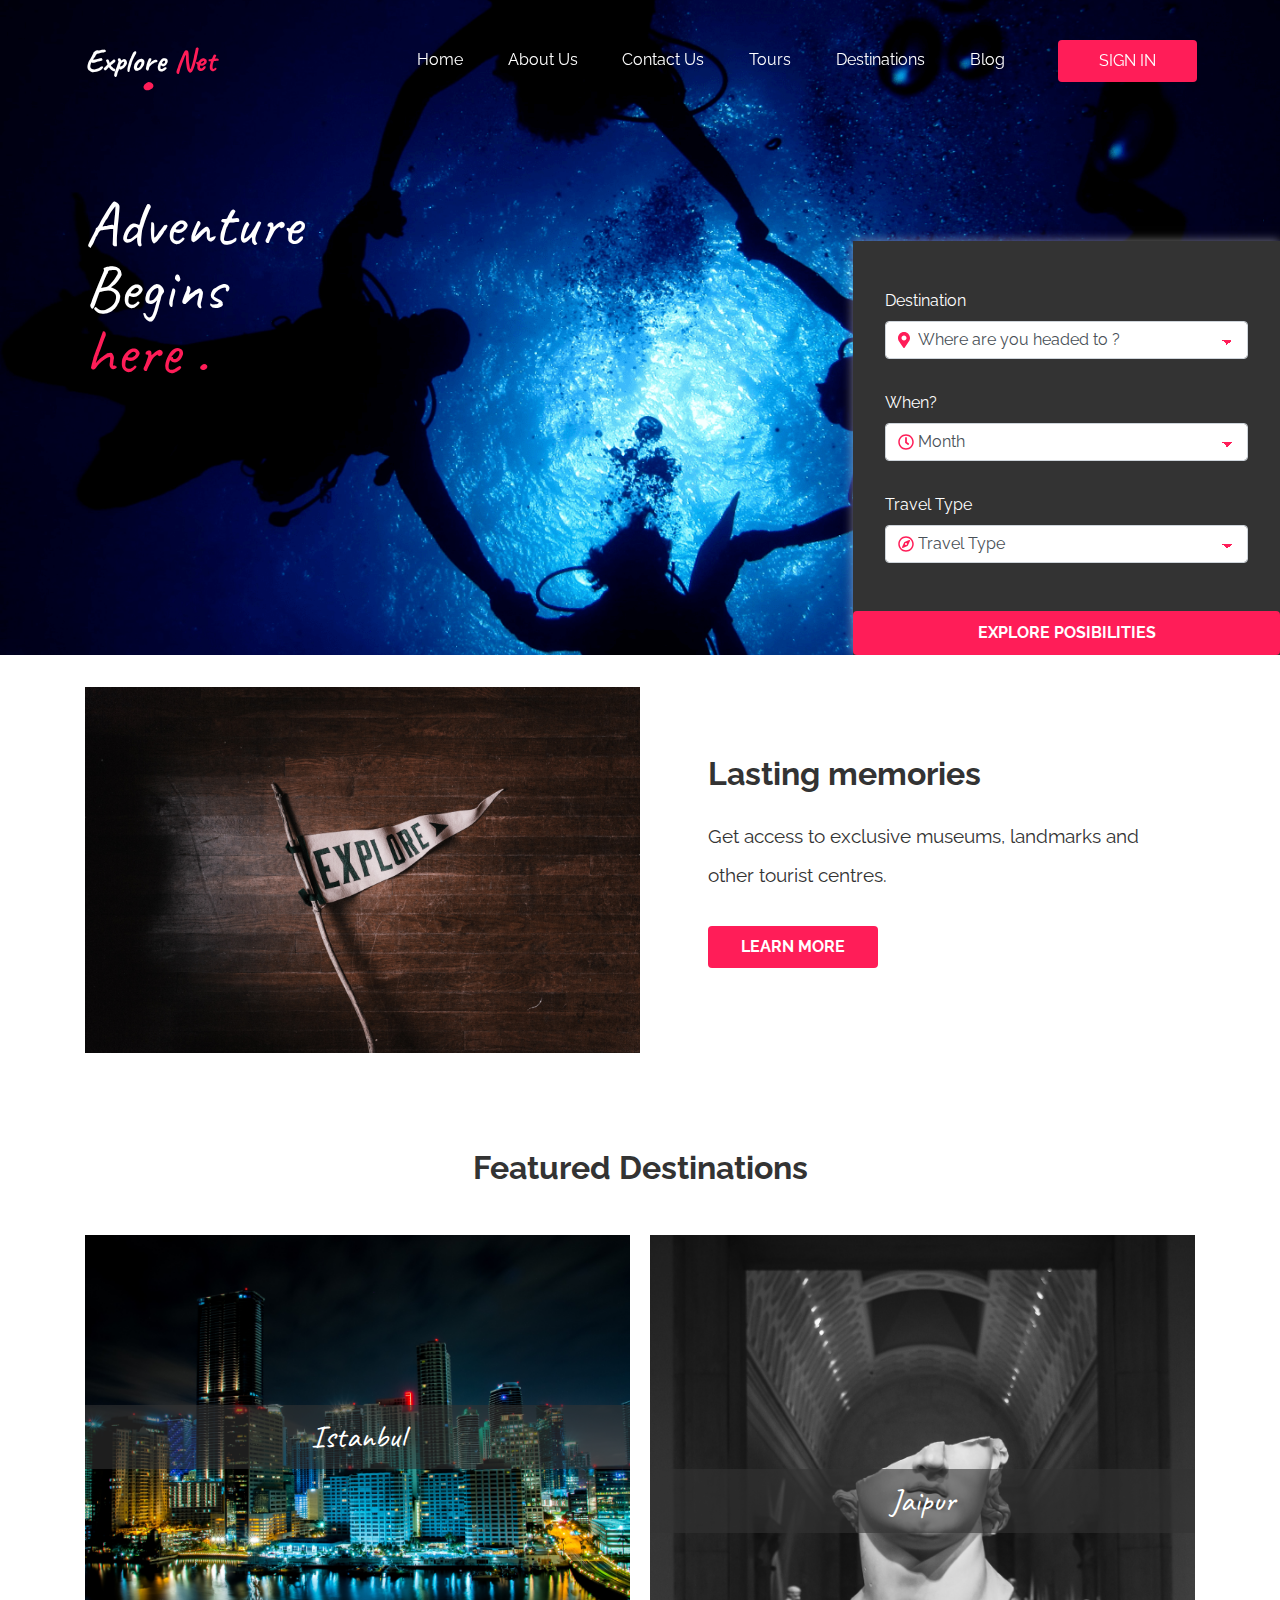
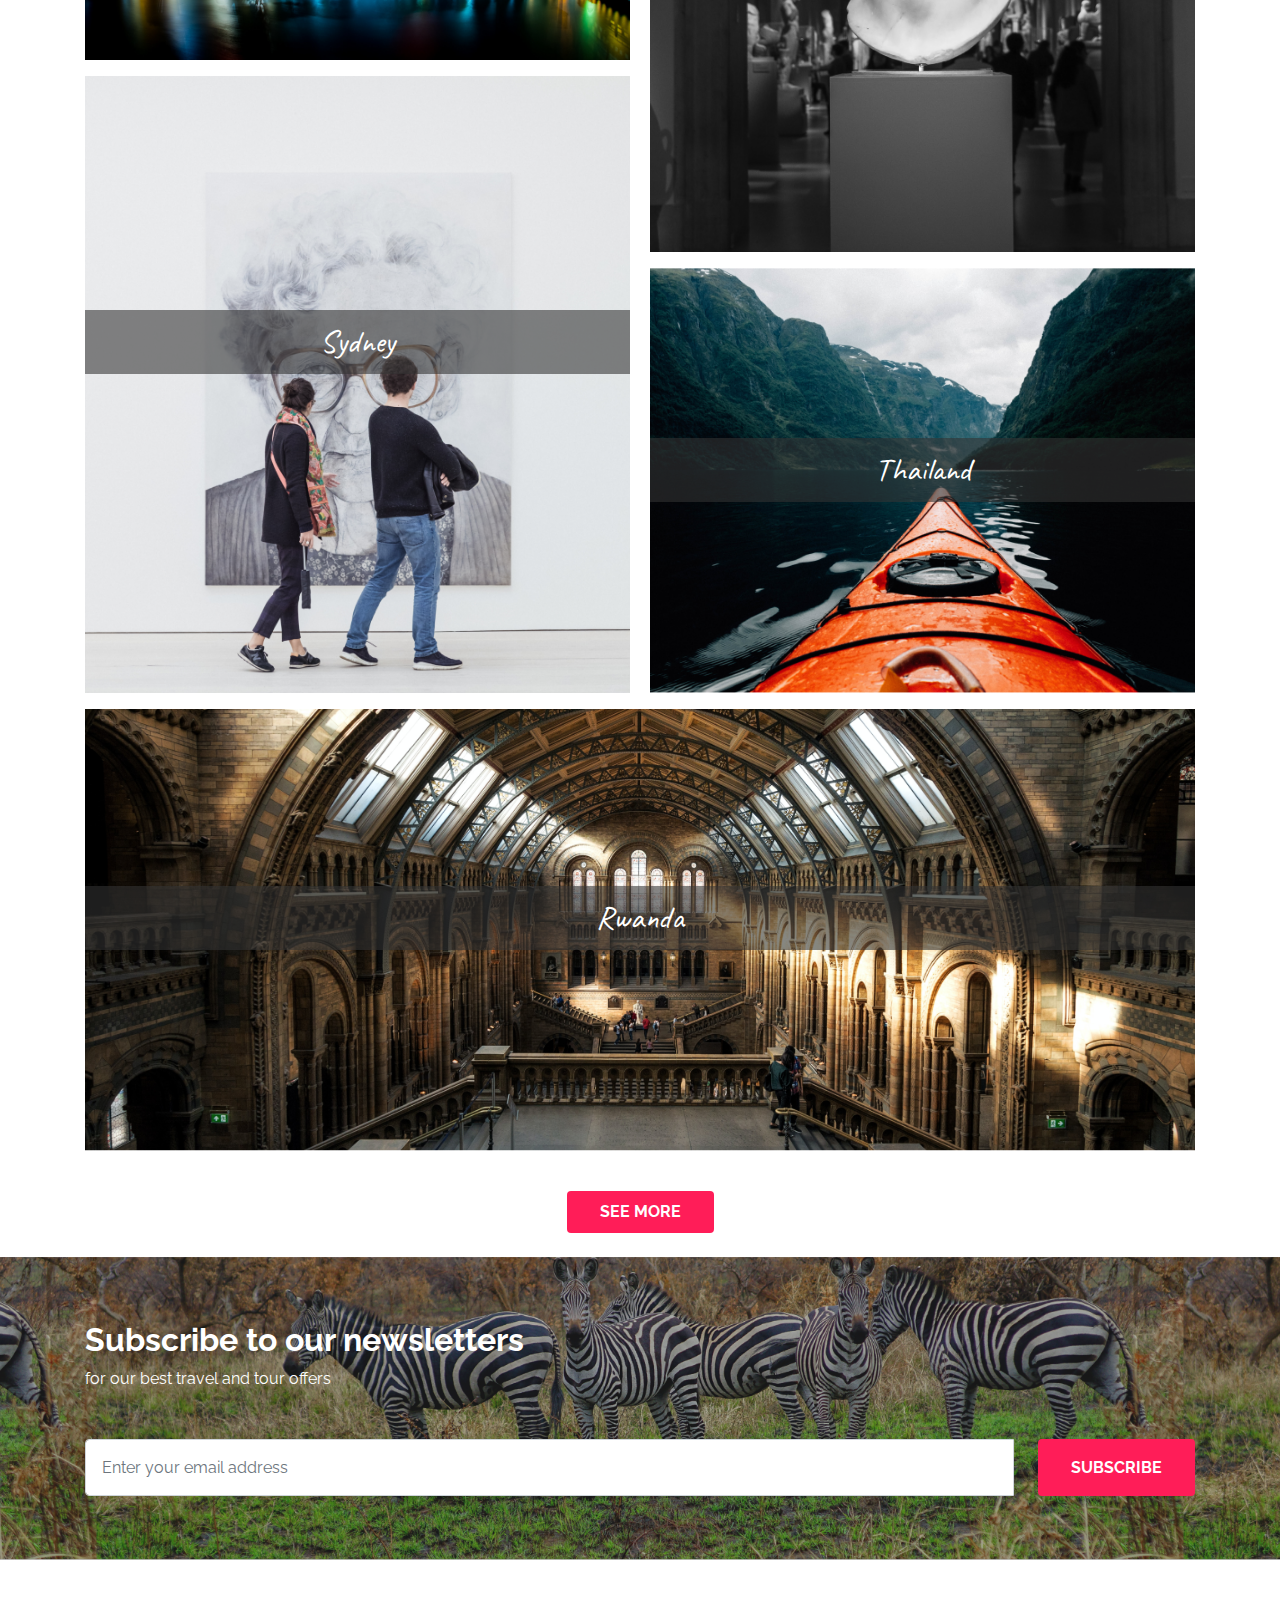
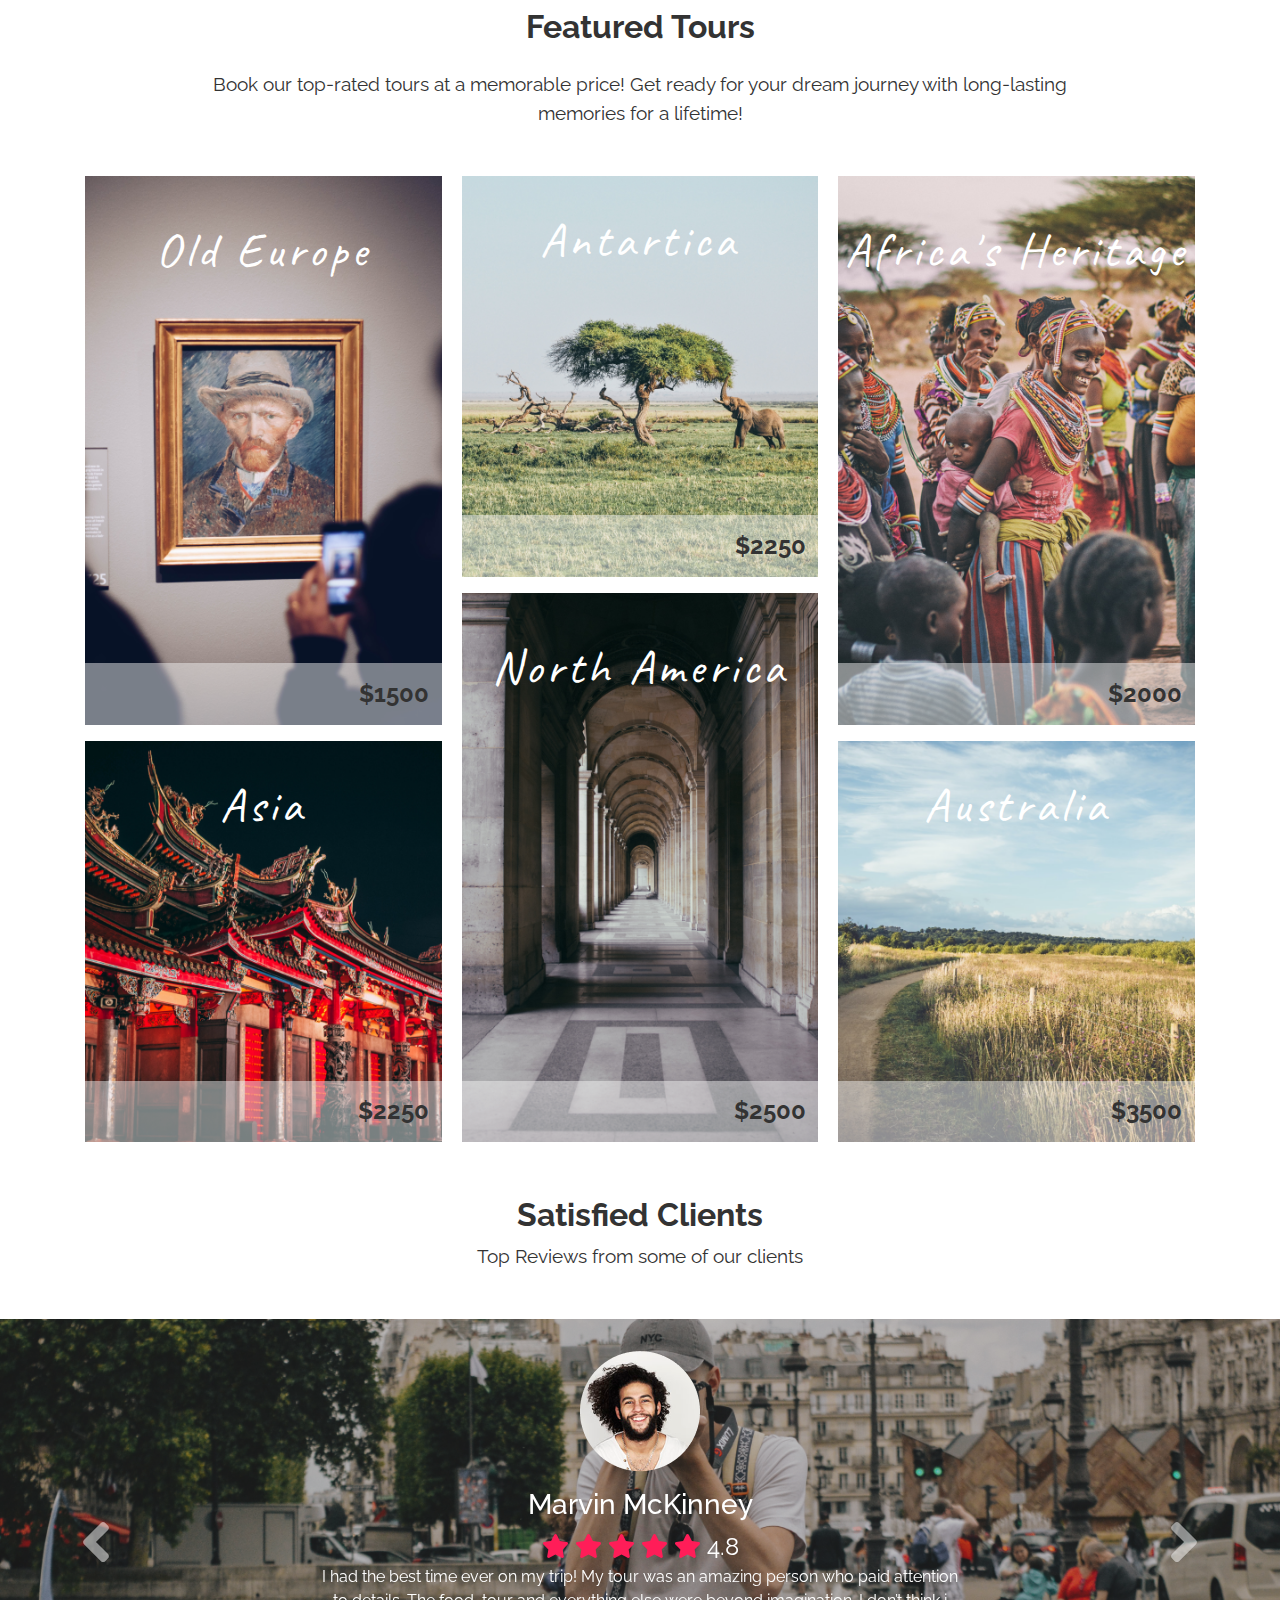
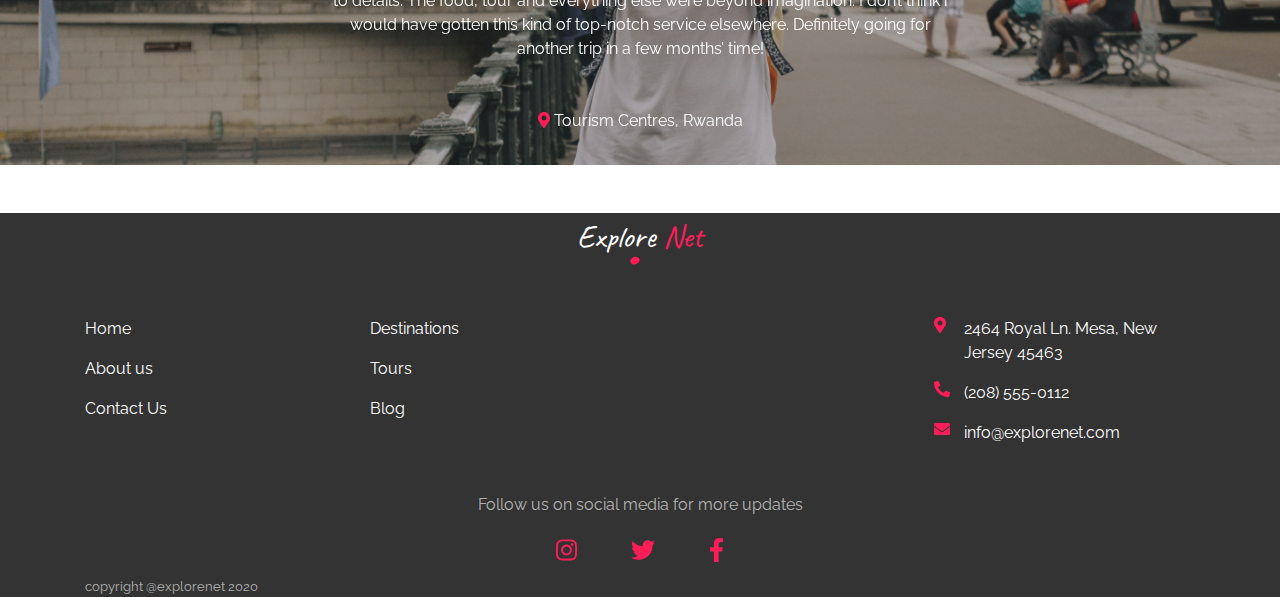
==== index.html @ 29459288 "first commit" ====
<!DOCTYPE html>
<html lang="en">

<head>
    <meta charset="UTF-8">
    <meta name="viewport" content="width=device-width, initial-scale=1.0">
    <!-- Font Awesome icons (free version)-->
    <script src="./assets/font awsome/js/all.js"></script>
    <!-- Google fonts -->
    <link href="https://fonts.googleapis.com/css2?family=Raleway:wght@400;700&display=swap" rel="stylesheet">
    <link href="https://fonts.googleapis.com/css2?family=Caveat:wght@400;700&display=swap" rel="stylesheet">
    <!-- Bootstrap -->
    <link href="./assets/bootstrap/css/bootstrap.min.css" rel="stylesheet">
    <!-- Core theme CSS-->
    <link href="css/styles.css" rel="stylesheet" />
    <title> Explore Net </title>
</head>

<body class="wrapper__page">
    <!-- Navbar -->
    <nav class="navbar navbar-expand-lg navbar-dark fixed-top " id="mainNav">
        <div class="container"><a class="navbar-brand" href="#"> Explore <span class="brand-color">Net <span> </a>
            <button class="navbar-toggler" type="button" data-toggle="collapse" data-target="#navbarNav"
                aria-controls="navbarNav" aria-expanded="false" aria-label="Toggle navigation">
                <span class="navbar-toggler-icon"></span>
            </button>
            <div class="collapse navbar-collapse" id="navbarNav">
                <ul class="navbar-nav  ml-auto text-center">
                    <li class="nav-item  ">
                        <a class="nav-link" href="#"> Home <span class="sr-only">(current)</span></a>
                    </li>
                    <li class="nav-item">
                        <a class="nav-link" href="#"> About Us </a>
                    </li>
                    <li class="nav-item">
                        <a class="nav-link" href="#newsletters">Contact Us</a>
                    </li>
                    <li class="nav-item">
                        <a class="nav-link" href="./tour.html">Tours</a>
                    </li>
                    <li class="nav-item">
                        <a class="nav-link" href="./destinations.html">Destinations</a>
                    </li>
                    <li class="nav-item">
                        <a class="nav-link" href="#destinations">Blog</a>
                    </li>
                    <li class="nav-item ">
                        <a class="signin_anchor" href="./login.html">
                            <button class="nav-link btn btn-navbar btn-block"> SIGN IN </button>
                        </a>
                    </li>
                </ul>
            </div>
        </div>
    </nav>
    <!-- Navbar -->
    <!-- Back to Top Button -->
    <a id="back-to-top" href="#" class="back-to-top" role="button">
        <i class="fas fa-arrow-up backIcon"></i>
    </a>

    <!-- Back to Top Button -->

    <!-- Masthead-->
    <header class="masthead">
        <div class="container ">
            <div class="row">
                <div class="col-lg-6 col-md-6">
                    <div class=" masthead-heading text-left ">
                        <p class="masthead-text">
                            Adventure <br>
                            Begins <br>
                            <spa class="brand-color">
                                here .
                            </spa>
                        </p>
                    </div>
                </div>
                <div class="col-lg-4 col-md-6 masthead-form">
                    <form action="" method="post" name="login">
                        <span class="icon__container">
                            <i class="fas fa-map-marker-alt icon__img"></i>
                        </span>
                        <label for="where"> Destination </label>
                        <select class="form-control form__select" id="where">
                            <option>Where are you headed to ? </option>
                        </select>
                        <span class="icon__container">
                            <i class="far fa-clock icon__img"></i>
                        </span>
                        <label for="when"> When? </label>
                        <select class="form-control" id="when">
                            <option> Month </option>
                        </select>
                        <span class="icon__container">
                            <i class="far fa-compass icon__img"></i>
                        </span>
                        <label for="traveltype"> Travel Type </label>
                        <select class="form-control" id="traveltype">
                            <option> Travel Type </option>
                        </select>
                    </form>
                    <button type="submit" class=" btn btn-block send-button  text-uppercase">Explore
                        posibilities</button>
                </div>
            </div>
        </div>
    </header>
    <!-- Masthead-->

    <!-- Lasting Memories -->

    <section class="memories" id="memories">
        <div class="container">
            <div class="card mb-3  ">
                <div class="row no-gutters">
                    <div class="col-md-6  my-auto">
                        <img class="memories__img" src="./img/memories.png" alt="">

                    </div>
                    <div class="col-md-6 card__text">
                        <div class="card-body ml-5">
                            <h5 class="card-title mb-4 font-weight-bold"> Lasting memories </h5>
                            <p class="card-text"> Get access to exclusive museums, landmarks and other tourist
                                centres.
                            </p>
                            <button class="btn memories__btn text-uppercase"> Learn More </button>
                        </div>
                    </div>
                </div>
            </div>
        </div>
    </section>
    <!-- Lasting Memories -->


    <!-- Destinations -->
    <section id="destinations">

        <div class="container">
            <h2 class="text-center mb-5 font-weight-bold"> Featured Destinations </h2>
            <div class="destinations__gallery ">
                <div class="image__container mb-3" style=" max-width: 606px; max-height:425px">
                    <img src="./img//destinations/istanbul.png" alt="">
                    <div class="destinations__text">
                        Istanbul
                    </div>
                </div>
                <div class="image__container" style="max-width: 606px; max-height:585px">
                    <img src="./img//destinations/sydney.png" alt="">
                    <div class="destinations__text">
                        Sydney
                    </div>
                </div>
                <div class="image__container mb-5" style="max-width: 649px; max-height:585px">
                    <img src="./img//destinations/jaipur.png" alt="">
                    <div class="destinations__text">
                        Jaipur
                    </div>
                </div>
                <div class="image__container " style="max-width: 648px; max-height:425px">
                    <img src="./img//destinations/Thailand.png" alt="">
                    <div class="destinations__text">
                        Thailand
                    </div>
                </div>
            </div>
            <div class="image__container-full mt-3" style="max-width: 1294px; max-height:528px">
                <img src="./img//destinations/Rwanda.png" alt="">
                <div class="destinations__text">
                    Rwanda
                </div>
            </div>
            <div class="text-center  my-4">
                <button class="btn memories__btn text-uppercase"> See More </button>
            </div>
        </div>
    </section>
    <!-- Destinations -->


    <!-- NewsLetter  -->
    <section class="newsletter" id="newsletters">
        <div class="container">
            <div class="row">
                <div class="col-sm-12">
                    <div class="newsletter__content">
                        <h2 class="newsletter__title"> Subscribe to our newsletters</h2>
                        <p> for our best travel and tour offers </p>
                        <div class="input-group newsletter__input">
                            <input type="email" class="form-control" placeholder="Enter your email address">
                            <button class="btn newsletter__button text-uppercase"> Subscribe</button>
                        </div>
                    </div>
                </div>
            </div>
        </div>
    </section>
    <!-- NewsLetter -->


    <!-- Featured Tour -->
    <section id="tours" class="mt-5">
        <div class="container tours mx-auto">
            <h2 class="text-center mb-4 tours__title font-weight-bold"> Featured Tours </h2>
            <p class="text-center mb-5 tours__text mx-auto"> Book our top-rated tours at a memorable price! Get
                ready
                for your dream journey with long-lasting
                memories for a lifetime! </p>

            <div class="tours__gallery mb-4  ">
                <div class="tours__image mb-3 " style=" max-width: 400px; max-height:616px">
                    <img src="./img/tours/oldEurope.png" alt="">
                    <div class="tours__name text-center">Old Europe</div>
                    <div class="tours__price text-right">
                        $1500
                    </div>
                </div>
                <div class="tours__image mb-3" style="max-width: 400px; max-height:450px">
                    <div class="tours__name text-center">Asia</div>
                    <div class="tours__price text-right">
                        $2250
                    </div>
                    <img src="./img/tours/asia.png" alt="">
                </div>
                <div class="tours__image mb-3" style="max-width: 400px; max-height:450px">
                    <div class="tours__name text-center"> Antartica</div>
                    <div class="tours__price text-right">
                        $2250
                    </div>
                    <img src="./img/tours/antartica.png" alt="">
                </div>
                <div class="tours__image " style="max-width: 400px; max-height:616px">
                    <div class="tours__name text-center"> North America </div>
                    <div class="tours__price text-right">
                        $2500
                    </div>
                    <img src="./img/tours/northAmerica.png" alt="">
                </div>
                <div class="tours__image mb-3" style="max-width: 400px; max-height:616px">
                    <div class="tours__name text-center">Africa's Heritage </div>
                    <div class="tours__price text-right">
                        $2000
                    </div>
                    <img src="./img/tours/africaHeritage.png" alt="">
                </div>
                <div class="tours__image " style="max-width: 400px; max-height:450px">
                    <div class="tours__name text-center"> Australia</div>
                    <div class="tours__price text-right">
                        $3500
                    </div>
                    <img src="./img/tours/autralia.png" alt="">
                </div>
            </div>
        </div>
    </section>
    <!-- Featured Tour -->

    <!-- Clients -->
    <div class="swiper__Container mt-5 mb-5">
        <h2 class="text-center mb-2 tours__title font-weight-bold"> Satisfied Clients </h2>
        <p class="text-center mb-5 tours__text mx-auto"> Top Reviews from some of our clients </p>
        <div id="carouselExampleControls" class="carousel slide swiper__background" data-ride="carousel">
            <div class="carousel-inner">
                <div class="carousel-item active text-center swiper__item">
                    <img class="mb-3" src="./img/clients/Ellipse 4.png" alt="">
                    <h3> Marvin McKinney </h3>
                    <div class="swiper__score">
                        <i class="fas fa-star"></i>
                        <i class="fas fa-star"></i>
                        <i class="fas fa-star"></i>
                        <i class="fas fa-star"></i>
                        <i class="fas fa-star"></i>
                        <span class="score__number"> 4.8 </span>
                    </div>
                    <p class="swipe__text w-50  w-50  mx-auto  ">
                        I had the best time ever on my trip! My tour was an amazing person who paid attention to
                        details. The food, tour and everything else were beyond imagination. I don’t think i would
                        have
                        gotten this kind of top-notch service elsewhere. Definitely going for another trip in a few
                        months’ time!
                    </p>
                    <div class="swipe__location mt-5 w-50  w-50  mx-auto">
                        <i class="fas fa-map-marker-alt swiper__icon"></i>
                        Tourism Centres, Rwanda </div>
                </div>
                <div class="carousel-item  text-center swiper__item">
                    <img class="mb-3" src="./img/clients/Ellipse 4.png" alt="">
                    <h3> Lucas Gomez </h3>
                    <div class="swiper__score">
                        <i class="fas fa-star"></i>
                        <i class="fas fa-star"></i>
                        <i class="fas fa-star"></i>
                        <i class="fas fa-star"></i>
                        <i class="fas fa-star"></i>
                        <span class="score__number"> 4.8 </span>
                    </div>
                    <p class="swipe__text w-50  w-50  mx-auto  ">
                        I had the best time ever on my trip! My tour was an amazing person who paid attention to
                        details. The food, tour and everything else were beyond imagination. I don’t think i would
                        have
                        gotten this kind of top-notch service elsewhere. Definitely going for another trip in a few
                        months’ time!
                    </p>
                    <div class="swipe__location mt-5 w-50  w-50  mx-auto">
                        <i class="fas fa-map-marker-alt swiper__icon"></i>
                        Buenos Aires, Argentina </div>
                </div>
            </div>
            <a class="carousel-control-prev" href="#carouselExampleControls" role="button" data-slide="prev">
                <i class="fas fa-angle-left swiper__arrow"></i>
                <span class="sr-only">Previous</span>
            </a>
            <a class="carousel-control-next" href="#carouselExampleControls" role="button" data-slide="next">
                <i class="fas fa-angle-right swiper__arrow"></i>
                <span class="sr-only">Next</span>
            </a>
        </div>
    </div>
    <!-- Clients  -->


    <!--Footer -->
    <footer class="footer">
        <div class="container">
            <div class="footer__logo w-100 ">
                <p class=" text-center mb-5" href="#"> Explore <span class="brand-color">Net <span> </p>
            </div>
            <div class="row footers__lists ">
                <div class="col-md-3 footers__list1 ">
                    <ul>
                        <li> <a href="#"> Home </a></li>
                        <li> <a href="#"> About us</a></li>
                        <li> <a href="#newsletters"> Contact Us </a></li>
                    </ul>
                </div>
                <div class="col-md-3 footers__list2 mb-5">
                    <ul>
                        <li> <a href="#destinations"> Destinations </a></li>
                        <li> <a href="#tours"> Tours </a></li>
                        <li> <a href="#"> Blog </a></li>
                    </ul>
                </div>
                <div class="col-md-3 ml-auto">
                    <ul class="ml-4">
                        <li> <i class="fas fa-map-marker-alt footer__icon"></i>
                            2464 Royal Ln. Mesa, New Jersey 45463
                        </li>
                        <li> <i class="fas fa-phone-alt footer__icon"></i> (208) 555-0112</li>
                        <li> <i class="fas fa-envelope footer__icon"></i> info@explorenet.com
                        </li>
                    </ul>
                </div>
            </div>
            <p class=" footer__social text-center mb-3" href="#"> Follow us on social media for more updates </p>
            <div class="footer__socialIcons text-center">
                <a href="#"> <i class="fab fa-instagram mr-5"></i> </a>
                <a href="#"> <i class="fab fa-twitter mr-5"></i> </a>
                <a href="#"> <i class="fab fa-facebook-f"></i> </a>
            </div>
            <p class=" footer__social small mt-2 mb-0 footer__copy" href="#"> copyright @explorenet 2020 </p>
            <!-- Back to Top Button -->
            <a id="back-to-top__footer" href="#" class="back-to-top__footer" role="button">
                <i class="fas fa-arrow-up backIcon"></i>
            </a>

            <!-- Back to Top Button -->

        </div>

    </footer>

    <!--Footer -->

    <!-- Bootstrap JS Links  -->
    <script src="./assets/jquery//jquery-3.5.1.min.js"></script>
    <script src="./assets/bootstrap/js/bootstrap.min.js"></script>
    <script src="./assets/popper/popper.min.js"></script>
    <script src="./js/app.js"></script>
    <!-- Javascript Link -->
</body>

</html>
---- css/styles.css ----
* {
  margin: 0;
  padding: 0;
  box-sizing: border-box;
  scroll-behavior: smooth;
}

body {
  background-color: #ffffff;
  color: #333333;
  font-family: "Raleway", sans-serif;
}

:root {
  --pink: #ff1d58;
}

.wrapper__page {
  max-width: 1440px;
  margin: 0 auto;
}

/* Navbar */
#mainNav {
  background-color: #212529;
  padding-top: 1.5rem;
  padding-bottom: 1.5rem;
}

.navbar-dark .navbar-nav .nav-link {
  color: #ffffff;
}

#mainNav .navbar-brand {
  transition: font-size 0.3s ease-in-out;
}

.signin_anchor:hover {
  text-decoration: none;
}

.navbar-brand {
  position: relative;
}

.navbar-brand::after {
  content: ".";
  position: absolute;
  font-size: 5rem;
  bottom: -38px;
  right: 63px;
  color: var(--pink);
}

#navbarNav a {
  color: #ffffff;
}

.nav-item {
  margin: 1rem 0.9rem;
}

#navbarNav a:hover {
  border-bottom: 0.4px solid #ffffff;
}

.navbar-dark .navbar-brand {
  font-family: "Caveat", cursive;
  font-size: 2rem;
  font-weight: 700;
  color: white;
}

.brand-color {
  color: var(--pink);
}

.btn {
  padding: 0.5rem 2rem !important;
}

.btn-navbar {
  background-color: var(--pink);
}

.btn-navbar:hover {
  background-color: transparent;
  border: 1px solid var(--pink);
}

.btn-navbar1 {
  color: var(--pink) !important;
}

.btn-navbar1:hover {
  border: 1px solid var(--pink);
}

#mainNav.navbar-shrink {
  padding-top: 1rem;
  padding-bottom: 1rem;
  background-color: #212529;
  max-width: 1440px;
  margin: 0 auto;
}
#mainNav.navbar-shrink .navbar-brand {
  font-size: 1.5em;
}
#mainNav.navbar-shrink .navbar-brand svg,
#mainNav.navbar-shrink .navbar-brand img {
  height: 1.5rem;
}

@media screen and (min-width: 992px) {
  #mainNav {
    background-color: transparent;
    transition: padding-top 0.3s ease-in-out, padding-bottom 0.3s ease-in-out;
  }
  .nav-item {
    margin: 1rem 0.9rem;
  }
  .btn-navbar {
    margin-left: 1rem;
  }
}

/* Back to top button*/

.back-to-top {
  position: fixed;
  color: var(--pink);
  bottom: 25px;
  right: 25px;
  font-size: 3.5rem;
  z-index: 100;
}

.back-to-top__footer {
  color: var(--pink);
  bottom: 25px;
  right: 25px;
  font-size: 3.5rem;
  z-index: 100;
}

.back-to-top .backIcon,
.back-to-top__footer .backIcon {
  background-color: white;
  border: 2x solid var(--pink);
  border-radius: 50%;
  padding: 10px;
}

.back-to-top .backIcon:hover,
.back-to-top__footer .backIcon:hover {
  color: white;
  background-color: var(--pink);
}

.back-to-top:hover .backIcon,
.back-to-top__footer:hover .backIcon {
  color: white;
  background-color: var(--pink);
}

.back-to-top .backIcon:active .back-to-top__footer:active {
  color: white;
  background-color: var(--pink);
}

.back-to-top__footer {
  position: absolute;
  display: none;
}

@media screen and (min-width: 1440px) {
  .back-to-top {
    display: none;
  }

  .back-to-top__footer {
    position: absolute;
    display: block;
  }
}

/* Back to top button*/

/* Masthead */
.masthead {
  background-image: url("/img/background.png");
  width: 100%;
  height: 655px;
  background-repeat: no-repeat;
  background-position: center center;
  background-size: cover;
  background-attachment: scroll;
  padding-top: 12rem;
  padding-bottom: 6rem;
  position: relative;
}

.masthead-heading {
  color: white;
  font-size: 2rem;
  margin-bottom: 0rem;
  font-family: "Caveat", cursive;
}

.masthead-text {
  line-height: 1;
  font-size: 4rem;
}

/* Form */
.masthead-form {
  background-color: #333333;
  box-shadow: 0px 0px 10px rgba(255, 255, 255, 0.5);
  padding: 0;
}

.masthead-form label {
  color: white;
  margin-top: 1rem;
}

.icon__container {
  position: relative;
}

.masthead-form form {
  padding: 2rem 2rem;
}

.icon__img {
  position: absolute;
  left: 13px;
  bottom: -38px;
  color: var(--pink);
}

.masthead-form select::-ms-expand {
  display: none;
}

.masthead-form select {
  margin-bottom: 1rem;
  padding-left: 2rem;
  -webkit-appearance: none;
  -moz-appearance: none;
  appearance: none;
  background-image: linear-gradient(45deg, transparent 50%, var(--pink) 50%),
    linear-gradient(135deg, var(--pink) 50%, transparent 50%);

  background-position: calc(100% - 20px) calc(1em + 2px),
    calc(100% - 15px) calc(1em + 2px), calc(100% - 2.5em) 0.5em;
  background-size: 5px 5px, 5px 5px, 1px 1.5em;
  background-repeat: no-repeat;
}

.masthead-form option {
  margin-left: 2rem;
}

.send-button {
  background-color: var(--pink);
  border: 2px solid var(--pink);
  color: white;
  padding: 0.9rem;
  font-weight: 700;
  width: 100%;
}

.send-button:hover {
  background-color: transparent;
  color: white;
  border: 2px solid var(--pink);
  color: var(--pink);
}

@media screen and (min-width: 992px) {
  .masthead-heading {
    font-size: 3rem;
  }

  .masthead-form {
    position: absolute;
    right: 0;
    bottom: 0;
  }
}

/* Lasting Memories*/
.memories {
  margin: 13rem 0 0;
}

.memories .card {
  border: none;
}

.memories .card-title {
  font-size: 2rem;
}

.memories .card__text {
  font-size: 1.2rem;
  line-height: 2;
}

.memories__img {
  width: 100%;
}

.memories__btn {
  background-color: var(--pink);
  color: white;
  font-weight: 700;
  padding: 0.9rem;
  margin-top: 1rem;
}

.memories__btn:hover {
  background-color: transparent;
  color: #333333;
  border: 2px solid var(--pink);
}

.card__text {
  padding: 3rem 2rem;
}

@media screen and (min-width: 768px) {
  .memories {
    margin: 2rem 0 6rem 0;
  }
}

/* Destinations Gallery */
.destinations__gallery {
  column-count: 2;
  column-gap: 20px;
  row-gap: 1rem;
  width: 100%;
  overflow: hidden;
  margin: 0;
}

.image__container {
  margin: 0 0 0px 0;
  display: block;
  object-fit: contain;
  position: relative;
}
.image__container-full {
  object-fit: contain;
  position: relative;
}

.destinations__text {
  position: absolute;
  top: 40%;
  display: flex;
  justify-content: center;
  align-items: center;
  font-family: "Caveat", cursive;
  font-size: 2rem;
  padding: 0.5rem 0;
  color: white;
  background-color: #33333396;
  width: 100%;
  z-index: 2;
}

.image__container img,
.image__container-full img {
  width: 100%;
  object-fit: cover;
}

@media screen and (max-width: 768px) {
  .destinations__gallery {
    column-count: 1;
  }
  .image__container-full {
    margin-top: 1rem;
  }
}

/* Destinations */

/* NewsLetter */
.newsletter {
  background-image: url("../img/newsletters.png");
  background-position: center center;
  background-size: contain;
  padding: 4rem 0;
  position: relative;
}

.newsletter:before {
  content: "";
  position: absolute;
  top: 0;
  bottom: 0;
  left: 0;
  right: 0;
  background-color: rgba(68, 67, 67, 0.336);
}

.newsletter__button {
  background-color: var(--pink);
  color: white;
  font-weight: 700;
}

.newsletter__button:hover {
  background-color: rgba(68, 67, 67, 0.336);
  border: 1px solid var(--pink);
  color: var(--pink);
  font-weight: 700;
}

.newsletter__content h2 {
  color: white;
  font-weight: 700;
}

.newsletter__content p {
  color: white;
  margin-bottom: 3rem;
}

.newsletter__input input {
  padding: 1.7rem 1rem;
  margin-right: 1.5rem;
}
/* NewsLetter */

/*Featured Tours*/

.tours__text {
  font-size: 1.2rem;
  width: 85%;
}

.tours__gallery {
  column-count: 3;
  column-gap: 20px;
  row-gap: 1rem;
  width: 100%;
  overflow: hidden;
  margin: 0;
}

.tours__image {
  margin: 0 auto;
  position: relative;
}

.tours__price {
  position: absolute;
  bottom: 0;
  background: #f2f2f27c;
  width: 100%;
  padding: 0.8rem;
  color: #333333;
  font-weight: 700;
  font-size: 1.5rem;
}

.tours__name {
  position: absolute;
  top: 7%;
  width: 100%;
  color: #ffffff;
  font-size: 3rem;
  font-family: "Caveat", cursive;
  letter-spacing: 4px;
}

.tours__image img {
  width: 100%;
  object-fit: cover;
}

@media screen and (max-width: 768px) {
  .tours__gallery {
    column-count: 1;
  }
}
/*Featured Tours*/

/* Clients */
.swiper__background {
  background-image: url("../img/clients/backgroundClients.png");
  background-position: center center;
  background-size: cover;
  background-repeat: no-repeat;
  padding: 2rem 0;
}

.swiper__background:before {
  content: "";
  position: absolute;
  top: 0;
  bottom: 0;
  left: 0;
  right: 0;
  background-color: rgba(68, 67, 67, 0.336);
}

.swiper__item {
  color: #ffffff;
}

.swiper__icon {
  color: var(--pink);
}

.swiper__arrow {
  font-size: 4rem;
}
.swiper__arrow:hover {
  color: var(--pink);
}

.swiper__score {
  font-size: 1.5rem;
  color: var(--pink);
}

.score__number {
  color: #ffffff;
}

/* Clients */

/*footer */
.footer {
  background-color: #333333;
  position: relative;
}

.footer__logo p {
  color: #ffffff;
  font-family: "Caveat", cursive;
  font-size: 2rem;
  position: relative;
}

.footer__logo p span {
  position: relative;
}

.footer__logo p span::after {
  content: ".";
  position: absolute;
  font-size: 5rem;
  bottom: -45px;
  right: 63px;
  color: var(--pink);
}

.footers__lists {
  text-align: left;
}

.footers__lists a,
.footers__lists li {
  color: white;
}

.footers__lists ul {
  list-style-type: none;
}

.footers__lists li {
  padding: 0.5rem 0;
  position: relative;
}

.footer__icon {
  position: absolute;
  left: -30px;
  color: var(--pink);
}

.footer__social {
  color: #f2f2f2ad;
}

.footer__socialIcons a {
  color: var(--pink);
  font-size: 1.5rem;
  text-decoration: none;
}

.footer__socialIcons a:hover {
  opacity: 0.6;
}

@media screen and (max-width: 767px) {
  .footers__lists {
    text-align: center;
  }

  .footer__icon {
    position: inherit;
    margin-right: 0rem;
  }
}
/*footer */
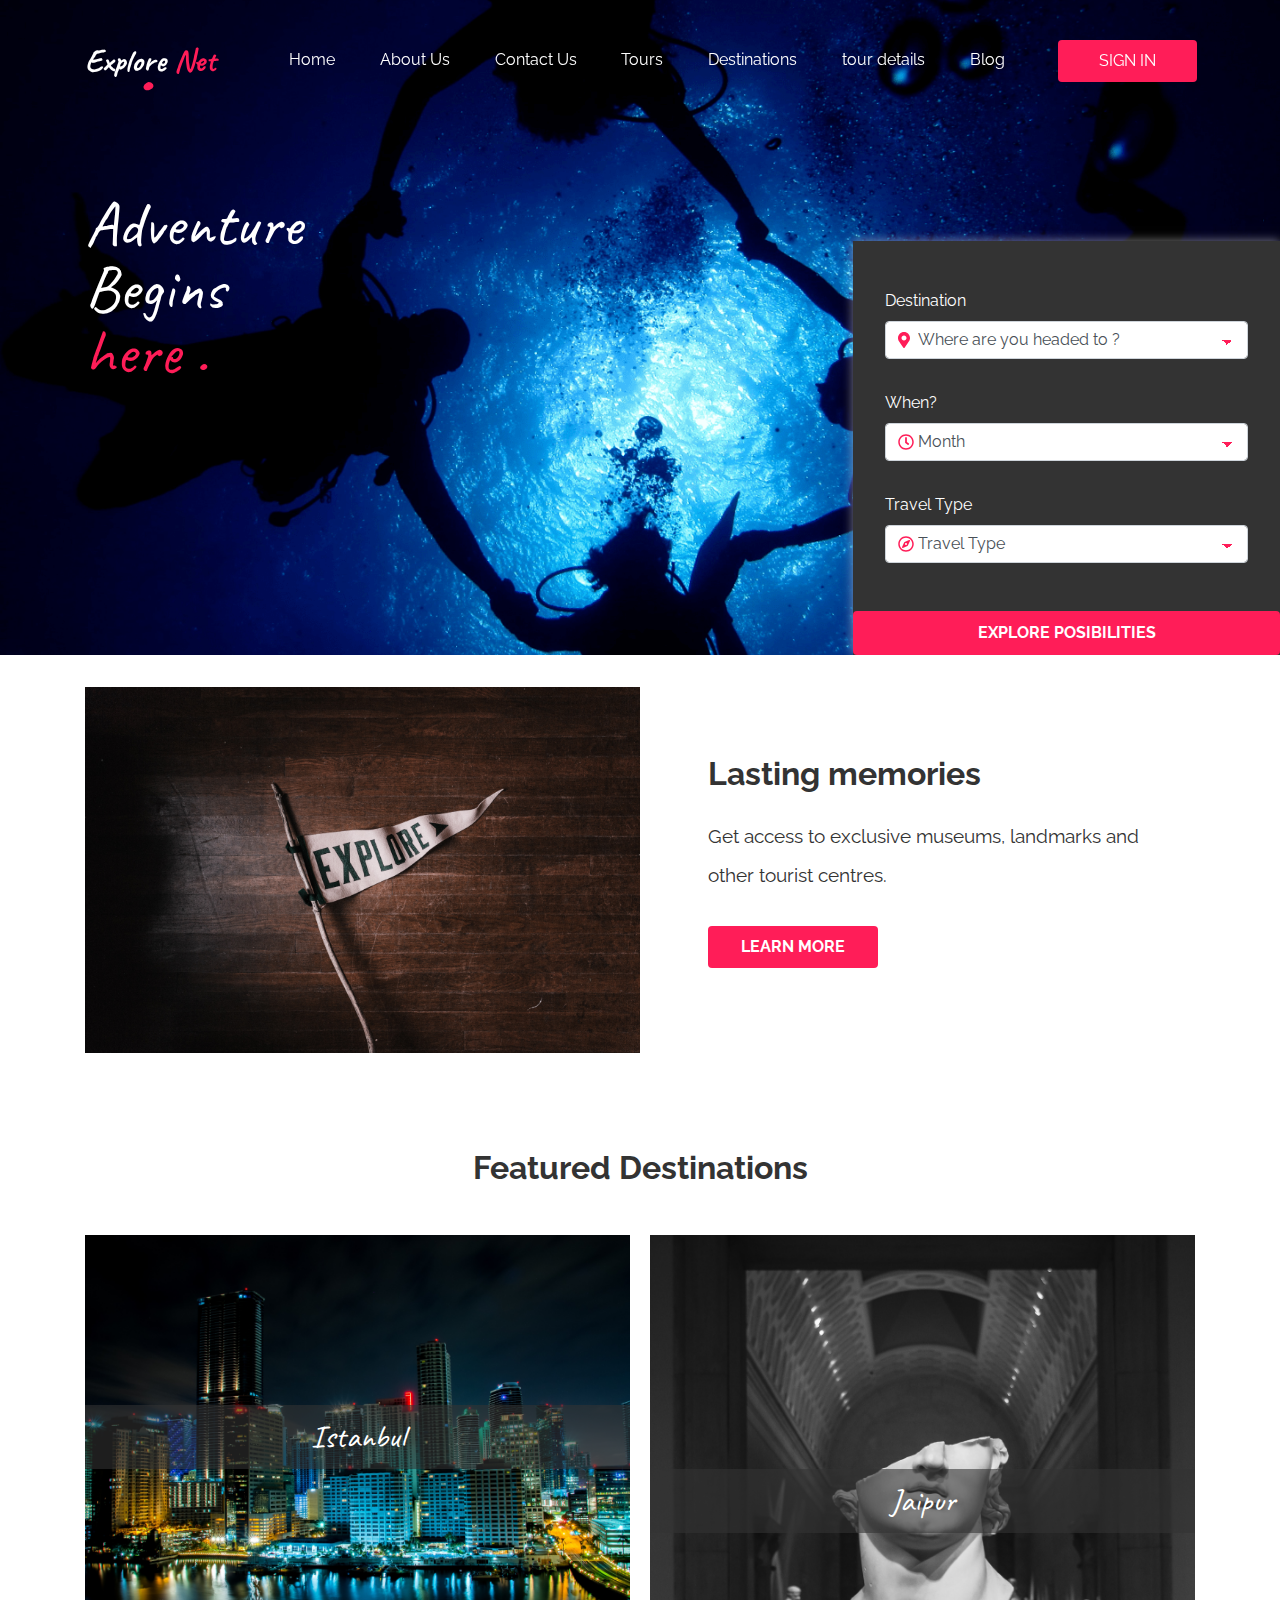
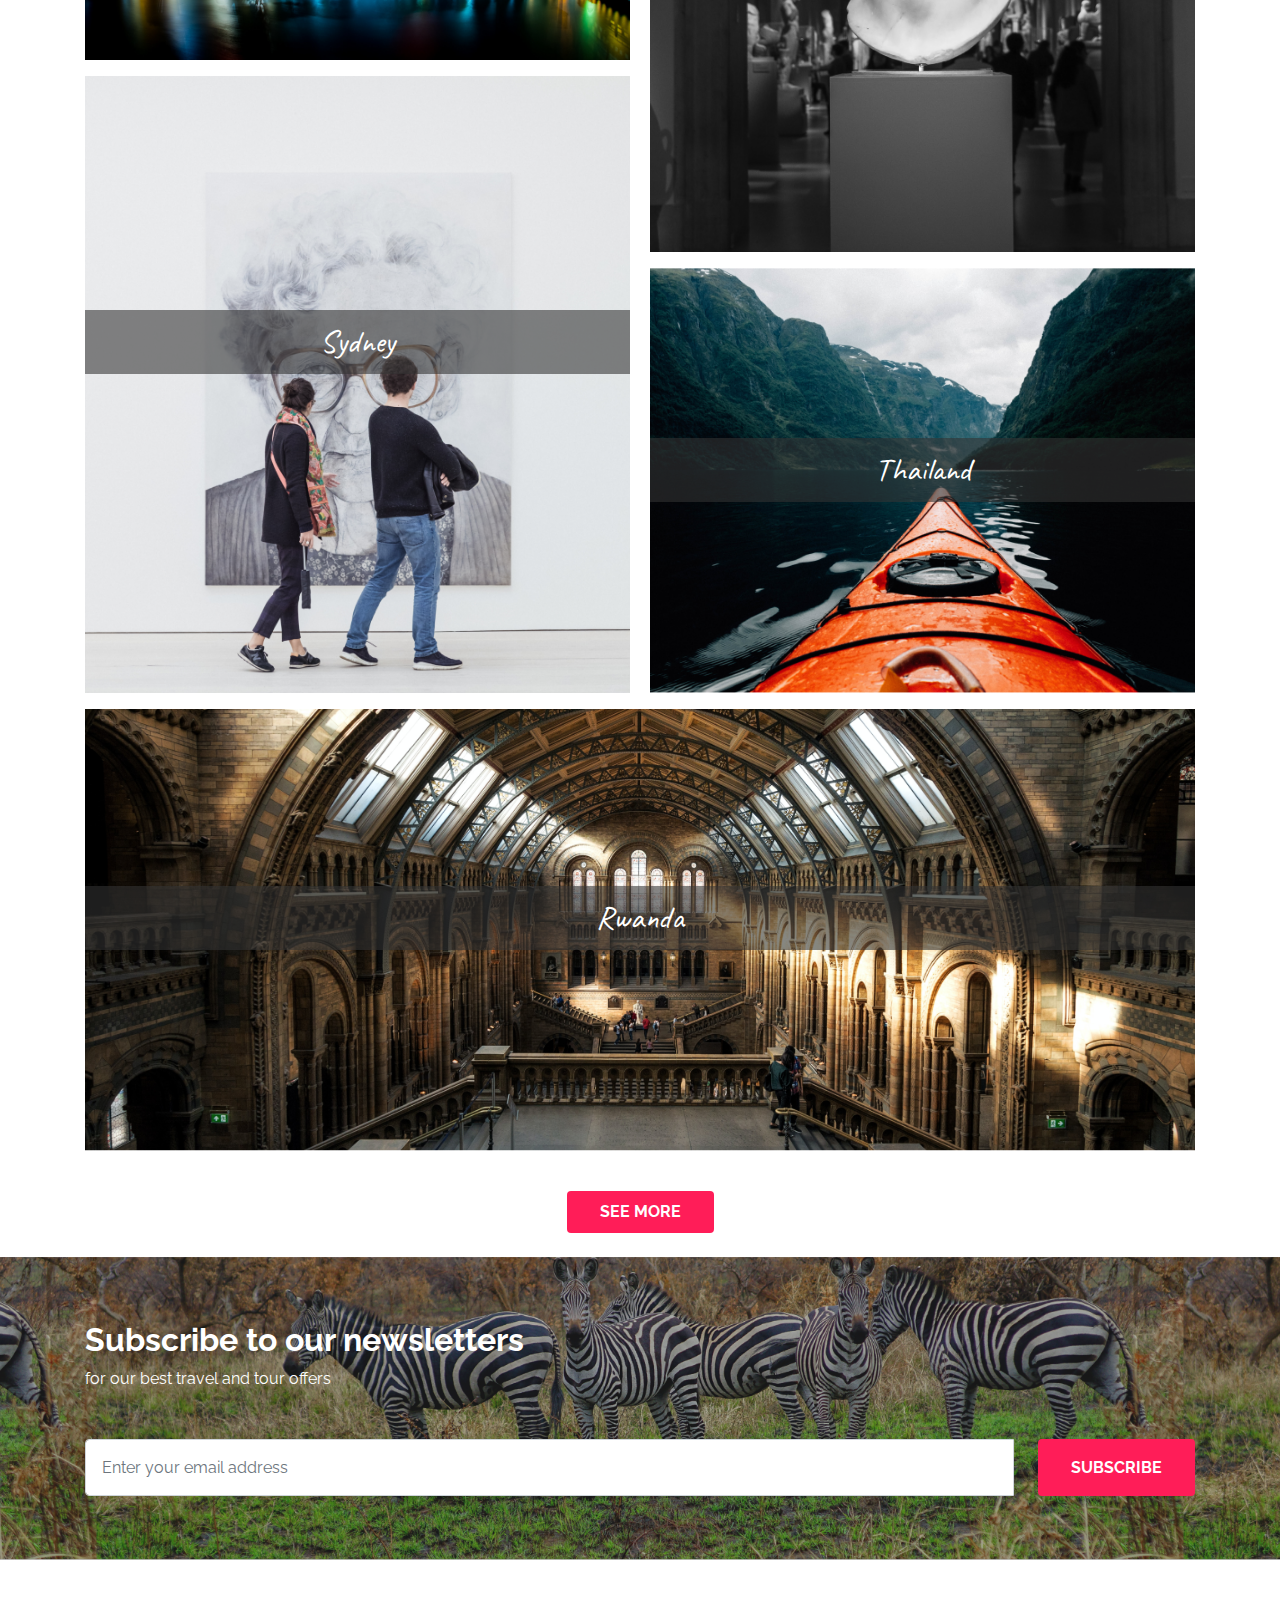
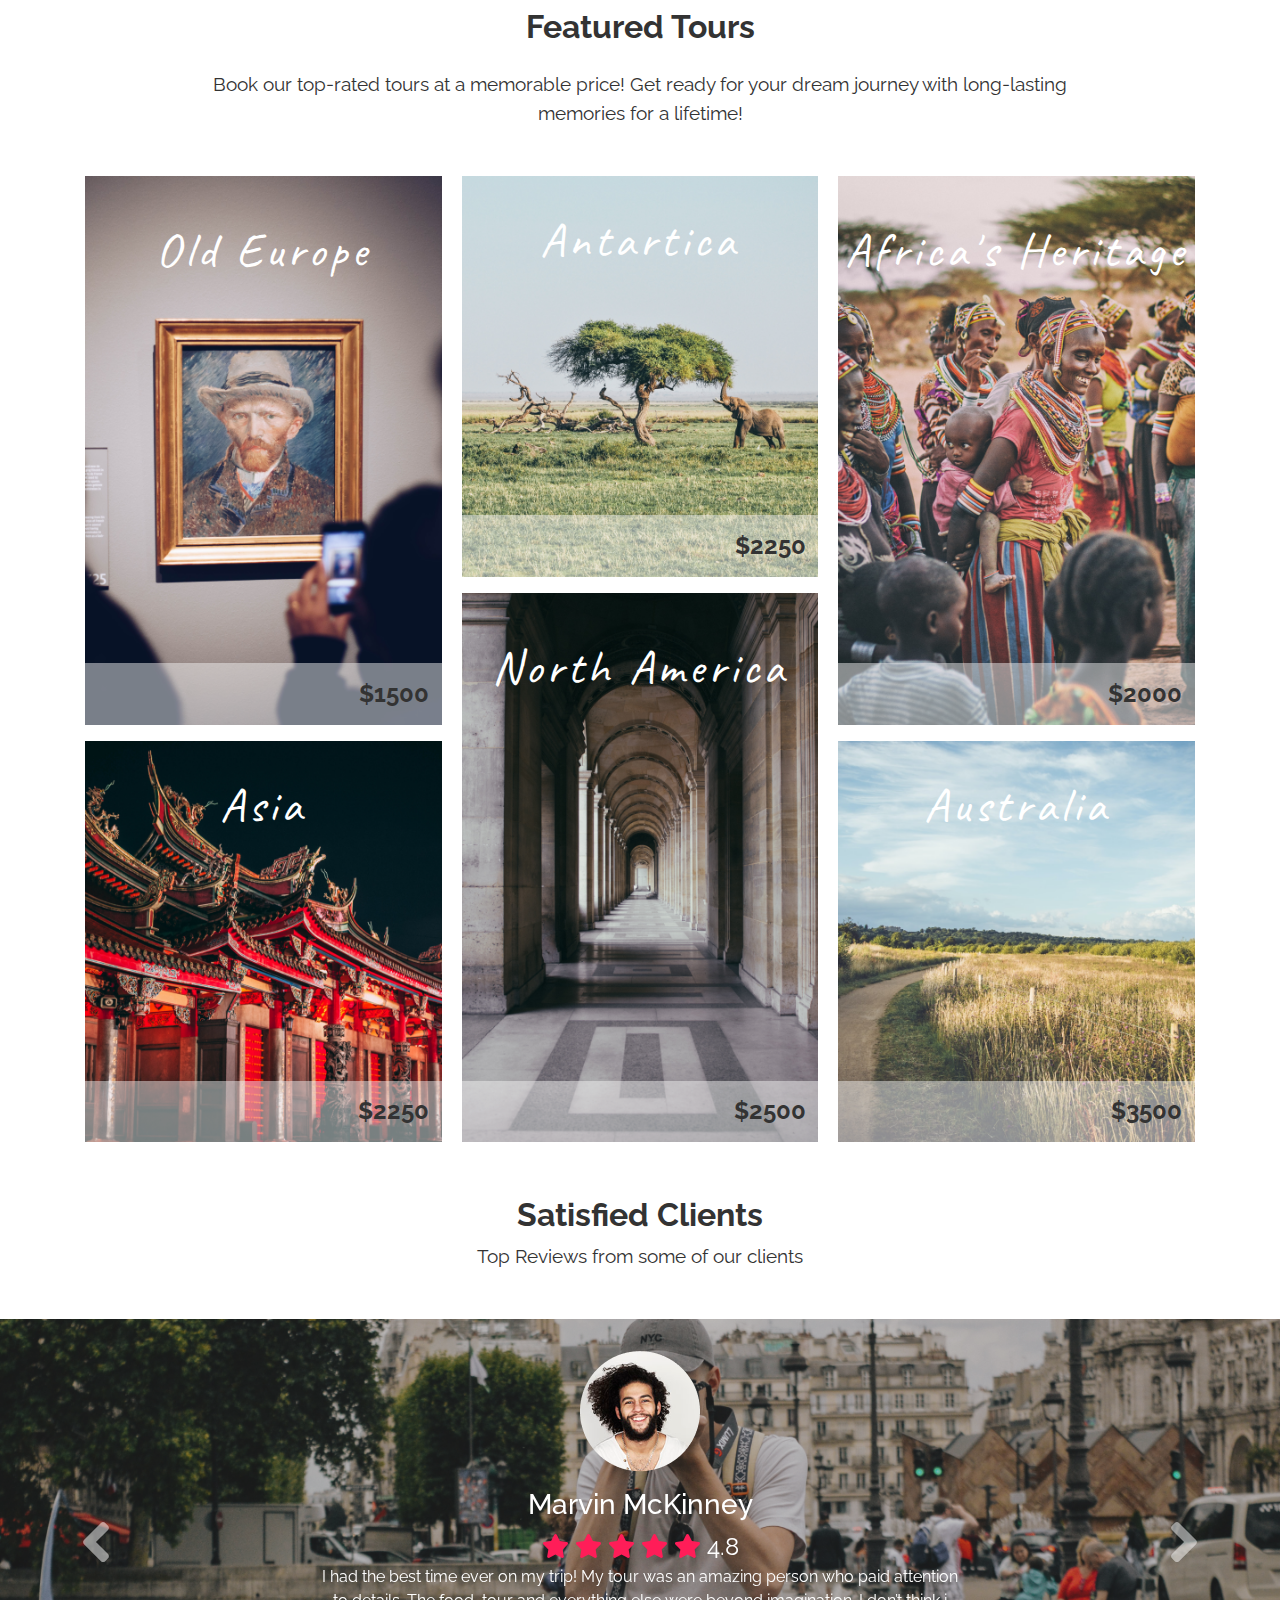
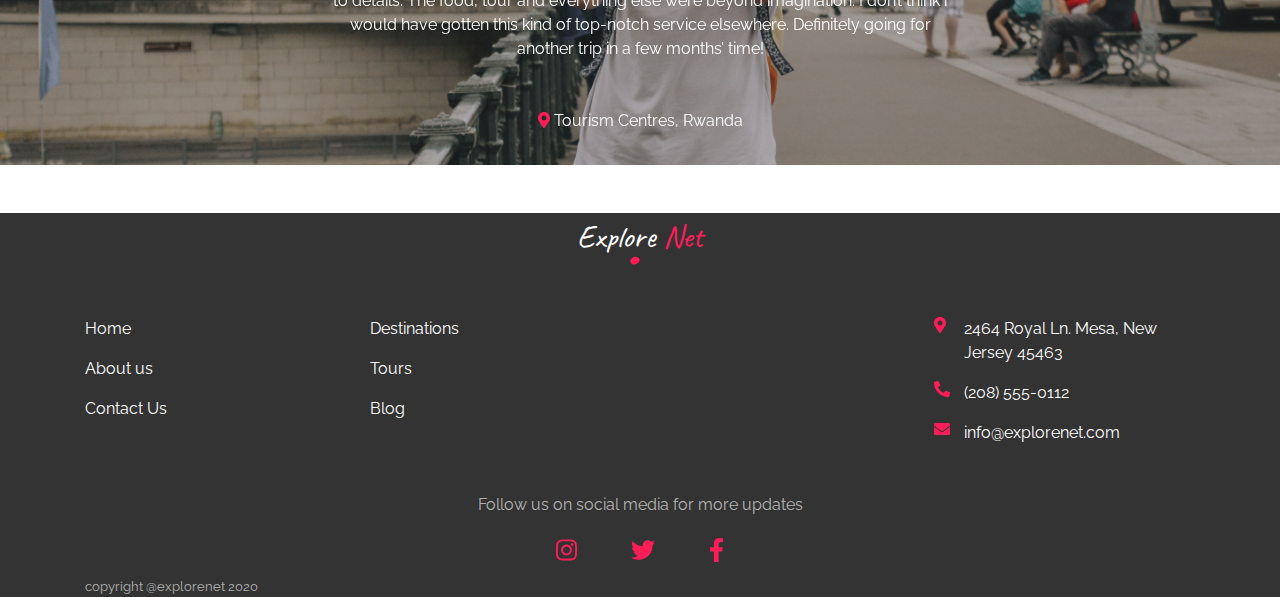
==== commit 7c057c3a: "second commit" ====
--- a/index.html
+++ b/index.html
@@ -36,10 +36,13 @@
                         <a class="nav-link" href="#newsletters">Contact Us</a>
                     </li>
                     <li class="nav-item">
-                        <a class="nav-link" href="./tour.html">Tours</a>
+                        <a class="nav-link" href="./tours.html">Tours</a>
                     </li>
                     <li class="nav-item">
                         <a class="nav-link" href="./destinations.html">Destinations</a>
+                    </li>
+                    <li class="nav-item">
+                        <a class="nav-link" href="./tour-detail.html">tour details</a>
                     </li>
                     <li class="nav-item">
                         <a class="nav-link" href="#destinations">Blog</a>
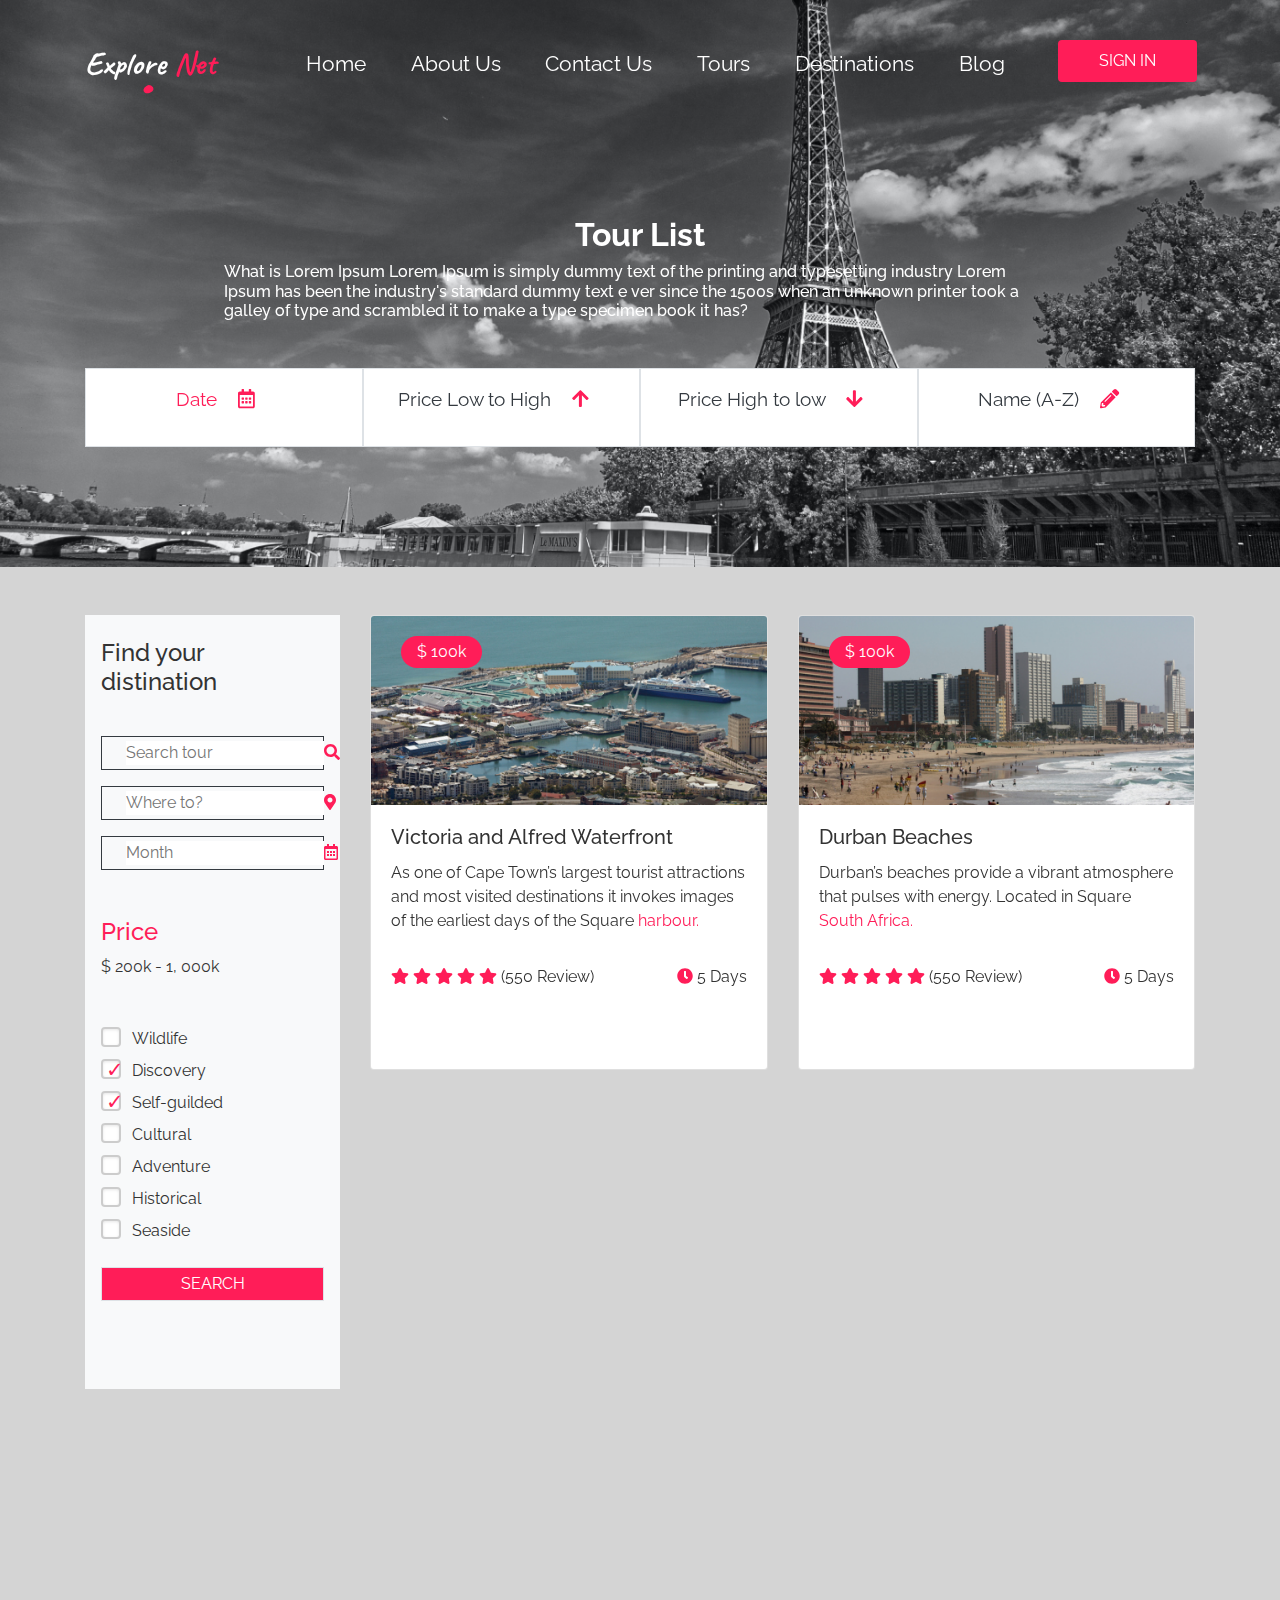
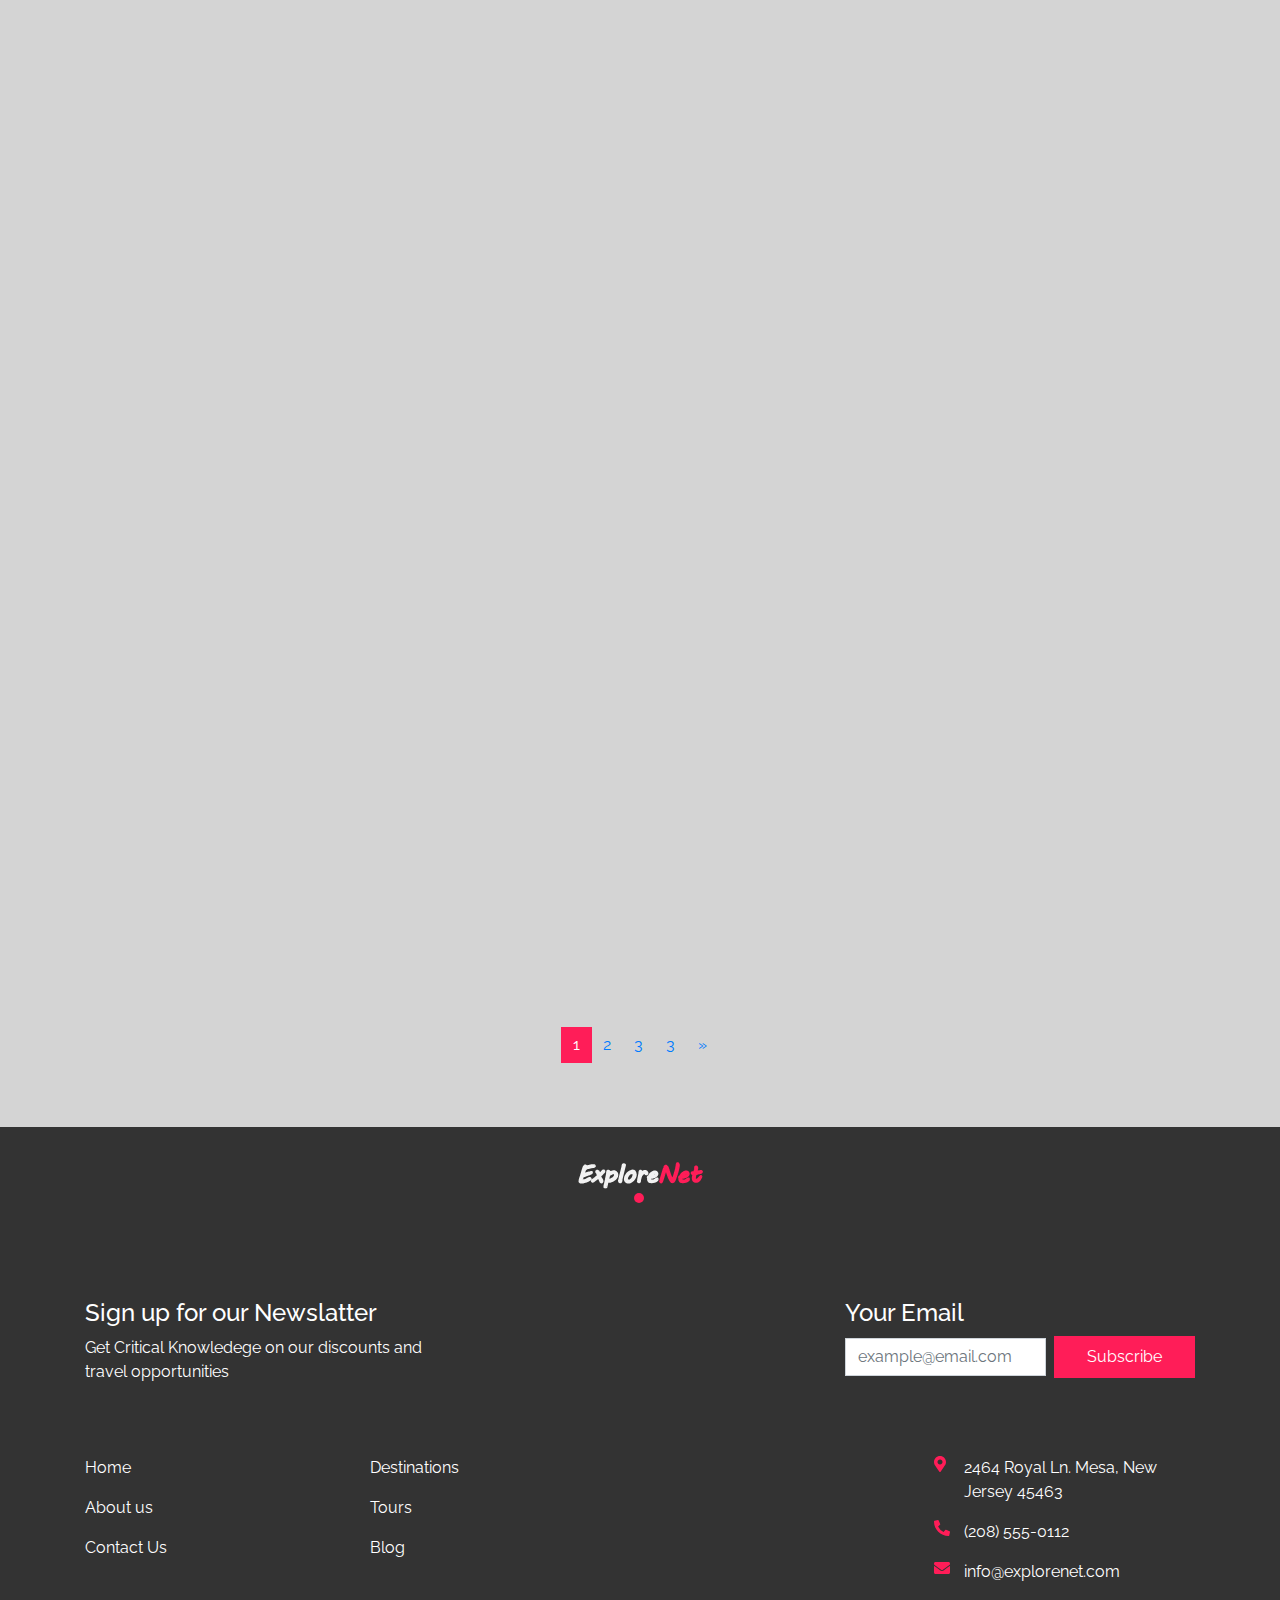
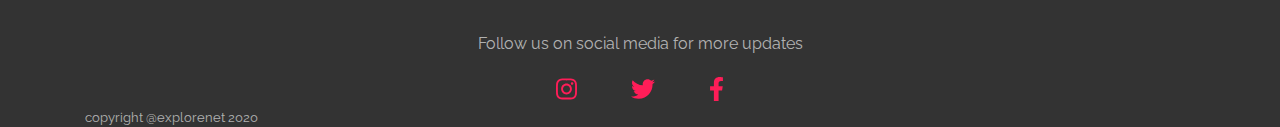
==== commit 968e94ed: "added AOS" ====
--- a/index.html
+++ b/index.html
@@ -1,386 +1,545 @@
 <!DOCTYPE html>
 <html lang="en">
-
 <head>
     <meta charset="UTF-8">
     <meta name="viewport" content="width=device-width, initial-scale=1.0">
-    <!-- Font Awesome icons (free version)-->
+    <title>Tour</title>
+
+
     <script src="./assets/font awsome/js/all.js"></script>
     <!-- Google fonts -->
     <link href="https://fonts.googleapis.com/css2?family=Raleway:wght@400;700&display=swap" rel="stylesheet">
     <link href="https://fonts.googleapis.com/css2?family=Caveat:wght@400;700&display=swap" rel="stylesheet">
     <!-- Bootstrap -->
     <link href="./assets/bootstrap/css/bootstrap.min.css" rel="stylesheet">
+    <link href="https://unpkg.com/aos@2.3.1/dist/aos.css" rel="stylesheet">
     <!-- Core theme CSS-->
     <link href="css/styles.css" rel="stylesheet" />
-    <title> Explore Net </title>
+    <link href="./css/tour_list_tour_detail.css" rel="stylesheet">
+    <link rel="stylesheet" href="css/partial.css">
+    
+
+
 </head>
-
-<body class="wrapper__page">
+<body>
     <!-- Navbar -->
     <nav class="navbar navbar-expand-lg navbar-dark fixed-top " id="mainNav">
-        <div class="container"><a class="navbar-brand" href="#"> Explore <span class="brand-color">Net <span> </a>
-            <button class="navbar-toggler" type="button" data-toggle="collapse" data-target="#navbarNav"
-                aria-controls="navbarNav" aria-expanded="false" aria-label="Toggle navigation">
-                <span class="navbar-toggler-icon"></span>
-            </button>
-            <div class="collapse navbar-collapse" id="navbarNav">
-                <ul class="navbar-nav  ml-auto text-center">
-                    <li class="nav-item  ">
-                        <a class="nav-link" href="#"> Home <span class="sr-only">(current)</span></a>
-                    </li>
-                    <li class="nav-item">
-                        <a class="nav-link" href="#"> About Us </a>
-                    </li>
-                    <li class="nav-item">
-                        <a class="nav-link" href="#newsletters">Contact Us</a>
-                    </li>
-                    <li class="nav-item">
-                        <a class="nav-link" href="./tours.html">Tours</a>
-                    </li>
-                    <li class="nav-item">
-                        <a class="nav-link" href="./destinations.html">Destinations</a>
-                    </li>
-                    <li class="nav-item">
-                        <a class="nav-link" href="./tour-detail.html">tour details</a>
-                    </li>
-                    <li class="nav-item">
-                        <a class="nav-link" href="#destinations">Blog</a>
-                    </li>
-                    <li class="nav-item ">
-                        <a class="signin_anchor" href="./login.html">
-                            <button class="nav-link btn btn-navbar btn-block"> SIGN IN </button>
-                        </a>
-                    </li>
-                </ul>
-            </div>
-        </div>
+      <div class="container"><a class="navbar-brand" href="#"> Explore <span class="brand-color">Net <span> </a>
+          <button class="navbar-toggler" type="button" data-toggle="collapse" data-target="#navbarNav"
+              aria-controls="navbarNav" aria-expanded="false" aria-label="Toggle navigation">
+              <span class="navbar-toggler-icon"></span>
+          </button>
+          <div class="collapse navbar-collapse" id="navbarNav">
+              <ul class="navbar-nav  ml-auto text-center">
+                  <li class="nav-item  ">
+                      <a class="nav-link" href="./index.html"> Home <span class="sr-only">(current)</span></a>
+                  </li>
+                  <li class="nav-item">
+                      <a class="nav-link" href="./about.html"> About Us </a>
+                  </li>
+                  <li class="nav-item">
+                      <a class="nav-link" href="./contact.html">Contact Us</a>
+                  </li>
+                  <li class="nav-item">
+                      <a class="nav-link" href="./tours.html">Tours</a>
+                  </li>
+                  <li class="nav-item">
+                      <a class="nav-link" href="./destinations.html">Destinations</a>
+                  </li>
+                  <li class="nav-item">
+                      <a class="nav-link" href="./blog.html">Blog</a>
+                  </li>
+                  <li class="nav-item ">
+                      <a class="signin_anchor" href="./login.html">
+                          <button class="nav-link btn btn-navbar btn-block"> SIGN IN </button>
+                      </a>
+                  </li>
+              </ul>
+          </div>
+      </div>
     </nav>
     <!-- Navbar -->
-    <!-- Back to Top Button -->
-    <a id="back-to-top" href="#" class="back-to-top" role="button">
-        <i class="fas fa-arrow-up backIcon"></i>
-    </a>
-
-    <!-- Back to Top Button -->
-
-    <!-- Masthead-->
-    <header class="masthead">
-        <div class="container ">
-            <div class="row">
-                <div class="col-lg-6 col-md-6">
-                    <div class=" masthead-heading text-left ">
-                        <p class="masthead-text">
-                            Adventure <br>
-                            Begins <br>
-                            <spa class="brand-color">
-                                here .
-                            </spa>
-                        </p>
-                    </div>
-                </div>
-                <div class="col-lg-4 col-md-6 masthead-form">
-                    <form action="" method="post" name="login">
-                        <span class="icon__container">
-                            <i class="fas fa-map-marker-alt icon__img"></i>
-                        </span>
-                        <label for="where"> Destination </label>
-                        <select class="form-control form__select" id="where">
-                            <option>Where are you headed to ? </option>
-                        </select>
-                        <span class="icon__container">
-                            <i class="far fa-clock icon__img"></i>
-                        </span>
-                        <label for="when"> When? </label>
-                        <select class="form-control" id="when">
-                            <option> Month </option>
-                        </select>
-                        <span class="icon__container">
-                            <i class="far fa-compass icon__img"></i>
-                        </span>
-                        <label for="traveltype"> Travel Type </label>
-                        <select class="form-control" id="traveltype">
-                            <option> Travel Type </option>
-                        </select>
-                    </form>
-                    <button type="submit" class=" btn btn-block send-button  text-uppercase">Explore
-                        posibilities</button>
-                </div>
-            </div>
+  <!-- Hero -->
+  <header style="width: 100vw;" class="banner__hero-tour-list mx-auto">
+      <div data-aos="zoom-in-right" data-aos-duration="3000" class="container ">
+          <h1 class="banner__title text-center">
+            Tour List
+          </h1>
+          <h4 class="banner__sub_title w-75 mx-auto mb-5">
+            What is Lorem Ipsum Lorem Ipsum is simply dummy text of the 
+            printing and typesetting industry Lorem Ipsum has been the industry's standard dummy text e
+            ver since the 1500s
+             when an unknown printer took a galley of type and scrambled it to make a type specimen book it has?
+          </h4>
+          <div class="bg-white my-4 row  mx-auto banner">
+            <div class=" p-3 border col-xl-3 col-lg-6 col-md-6 ">
+              <p  class="text-center"><a class="primary-color text-decoration-none" href="#" >Date</a> <span style="color: #ff1d58;" class="px-3"><i class="far fa-calendar-alt"></i></span> </i></p>
+            </div>
+            <div class=" p-3 border col-xl-3 col-lg-6 col-md-6">
+              <p   class="text-center"><a class="text-dark text-decoration-none" href="#" >Price Low to High</a> <span style="color: #ff1d58;" class="px-3"><i class="fas fa-arrow-up"></i></span> </p>
+            </div>
+            <div class=" p-3 border col-xl-3 col-lg-6 col-md-6">
+              <p   class="text-center"><a class="text-dark text-decoration-none" href="#" >Price High to low </a><span style="color: #ff1d58;" class="px-3"><i class="fas fa-arrow-down"></i></span> </i></p>
+            </div>
+            <div class=" p-3 border col-xl-3 col-lg-6 col-md-6">
+              <p   class="text-center"><a class="text-dark text-decoration-none" href="#" >Name (A-Z)</a> <span style="color: #ff1d58;" class="px-3"><i class="fas fa-pencil-alt"></i></span> </i></p>
+            </div>
+          </div>
+      </div>
+  </header>
+  <!-- Hero -->
+  <!-- Back to Top Button -->
+  <a id="back-to-top" href="#" class="back-to-top" role="button">
+      <i class="fas fa-arrow-up backIcon"></i>
+  </a>
+  <!-- Back to Top Button -->
+  <main style="background-color: rgb(212, 212, 212);">
+    <div class=" container">
+      <div class="row  py-5 " id="wraper">
+
+        <div data-aos="fade-right" data-aos-duration="3000"   class="col-xl-3 col-lg-5 mb-5 " id="sidebar-wrapper">
+          <div class="bg-light px-3 py-4">
+            <h3 class="pb-4 h4">Find your distination</h3>
+            <div class="border border-dark px-4 py-1 d-flex justify-content-between align-items-center my-3">
+              <input class="border-0 " type="text" placeholder="Search tour">
+              <span class="primary-color"><i class="fas fa-search"></i></span>
+            </div>
+            <div class="border border-dark px-4 py-1 d-flex justify-content-between align-items-center  my-3">
+              <input class="border-0 " type="text" placeholder="Where to?">
+              <span class="primary-color"><i class="fas fa-map-marker-alt"></i></span>
+            </div>
+            <div class="border border-dark px-4 py-1 d-flex justify-content-between align-items-center  my-3">
+              <input class="border-0 " type="text" placeholder="Month">
+              <span class="primary-color"><i class="far fa-calendar-alt"></i></span>
+            </div>
+            <div class=" my-5">
+              <h4 class="primary-color">Price</h4>
+              <p>	$ 200k - 1, 000k</p>
+            </div>
+            <div class=" my-5">
+              <form action="#">
+                <div>
+                  <input type="checkbox" id="test1" />
+                  <label for="test1">Wildlife</label>
+                </div>
+                <div>
+                  <input type="checkbox" id="test2" checked="checked" />
+                  <label for="test2">Discovery</label>
+                </div>
+                <div>
+                  <input type="checkbox" id="test3" checked="checked" disabled="disabled" />
+                  <label for="test3">Self-guilded</label>
+                </div>
+                  <div>
+                    <input type="checkbox" id="test4" disabled="disabled" />
+                    <label for="test4">Cultural</label>
+                </div>
+                <div>
+                  <input type="checkbox" id="test4" disabled="disabled" />
+                  <label for="test4">Adventure</label>
+                </div>
+                <div>
+                  <input type="checkbox" id="test4" disabled="disabled" />
+                  <label for="test4">Historical</label>
+                </div>
+                <div>
+                  <input type="checkbox" id="test4" disabled="disabled" />
+                  <label for="test4">Seaside</label>
+                </div>
+                <input class="text-white bg-primary-color border w-100 my-3 py-1 px-4" type="button" name="" value="SEARCH"  id="">
+              </form>
+              
+            </div>
+          </div>
         </div>
-    </header>
-    <!-- Masthead-->
-
-    <!-- Lasting Memories -->
-
-    <section class="memories" id="memories">
-        <div class="container">
-            <div class="card mb-3  ">
-                <div class="row no-gutters">
-                    <div class="col-md-6  my-auto">
-                        <img class="memories__img" src="./img/memories.png" alt="">
-
-                    </div>
-                    <div class="col-md-6 card__text">
-                        <div class="card-body ml-5">
-                            <h5 class="card-title mb-4 font-weight-bold"> Lasting memories </h5>
-                            <p class="card-text"> Get access to exclusive museums, landmarks and other tourist
-                                centres.
-                            </p>
-                            <button class="btn memories__btn text-uppercase"> Learn More </button>
-                        </div>
-                    </div>
-                </div>
-            </div>
+       
+        <!-- Page Content -->
+        <div class="col-xl-9 col-lg-7" id="page-content-wrapper">
+          <div class="row ">
+            <div data-aos="fade-right" data-aos-duration="3000" class="col-xl-6">
+              <div class="card mb-5 custom-mh" >
+                <div class="position-relative">
+                  <a href="./tour-detail.html">
+                    <img src="./images/tour/victoria_and_alfred_waterfront 1.png" class="card-img-top"  alt="...">
+                  </a>
+                  <p  class="tour-price rounded-pill py-1 px-3 position-absolute bg-primary-color text-white rounded">$ 100k</p>
+                </div>
+                
+                <div class="card-body">
+                  <h5 class="card-title">Victoria and Alfred Waterfront</h5>
+                  <p class="card-text">As one of Cape Town’s largest tourist attractions
+                    and most visited destinations it invokes images of
+                    the earliest days of the 
+                    Square <span class="primary-color">harbour.</span></p>
+                  <div class="d-flex justify-content-between ">
+                    <p class=" my-3">
+                      <span  class="primary-color">
+                        <i class="fas fa-star"></i>
+                        <i class="fas fa-star"></i>
+                        <i class="fas fa-star"></i>
+                        <i class="fas fa-star"></i>
+                        <i class="fas fa-star"></i>
+                        
+                      </span>
+                      (550 Review)
+                    </p>
+                    <p class=" my-3"><span class="primary-color"><i class="fas fa-clock"></i></span> 5 Days</p>
+                  </div>
+                </div>
+                
+              </div>
+            </div>
+            <div data-aos="fade-left" data-aos-duration="3000" class="col-xl-6">
+              <div class="card mb-5 custom-mh" >
+                <div class="position-relative">
+                  <a href="./tour-detail.html">
+                    <img src="./images/tour/durban 1.png" class="card-img-top"  alt="...">
+                  </a>
+                  <p  class="tour-price rounded-pill py-1 px-3 position-absolute bg-primary-color text-white rounded">$ 100k</p>
+                </div>
+                
+                <div class="card-body">
+                  <h5 class="card-title">Durban Beaches</h5>
+                  <p class="card-text">Durban’s beaches provide a vibrant atmosphere
+                    that pulses with energy. Located in 
+                    Square <span class="primary-color">South Africa.</span></p>
+                  <div class="d-flex justify-content-between ">
+                    <p class=" my-3">
+                      <span  class="primary-color">
+                        <i class="fas fa-star"></i>
+                        <i class="fas fa-star"></i>
+                        <i class="fas fa-star"></i>
+                        <i class="fas fa-star"></i>
+                        <i class="fas fa-star"></i>
+                        
+                      </span>
+                      (550 Review)
+                    </p>
+                    <p class=" my-3"><span class="primary-color"><i class="fas fa-clock"></i></span> 5 Days</p>
+                  </div>
+                </div>
+                
+              </div>
+            </div>
+            <div data-aos="fade-right" data-aos-duration="3000" class="col-xl-6">
+              <div class="card mb-5 custom-mh" >
+                <div class="position-relative">
+                  <a href="./tour-detail.html">
+                    <img src="./images/tour/knysna 1.png" class="card-img-top"  alt="...">
+                  </a>
+                  <p  class="brtour-price rounded-pill py-1 px-3 position-absolute bg-primary-color text-white rounded">$ 100k</p>
+                </div>
+                
+                <div class="card-body">
+                  <h5 class="card-title">Knysna</h5>
+                  <p class="card-text">Knysna is situated between lush forests and the
+                    shores of a peaceful lagoon in 
+                    Square <span class="primary-color">South Africa.</span></p>
+                  <div class="d-flex justify-content-between ">
+                    <p class=" my-3">
+                      <span  class="primary-color">
+                        <i class="fas fa-star"></i>
+                        <i class="fas fa-star"></i>
+                        <i class="fas fa-star"></i>
+                        <i class="fas fa-star"></i>
+                        <i class="fas fa-star"></i>
+                        
+                      </span>
+                      (550 Review)
+                    </p>
+                    <p class=" my-3"><span class="primary-color"><i class="fas fa-clock"></i></span> 5 Days</p>
+                  </div>
+                </div>
+                
+              </div>
+            </div>
+            <div data-aos="fade-left" data-aos-duration="3000" class="col-xl-6">
+              <div class="card mb-5 custom-mh" >
+                <div class="position-relative">
+                  <a href="./tour-detail.html">
+                    <img src="./images/tour/Addis.png" class="card-img-top"  alt="...">
+                  </a>
+                  <p  class="tour-price rounded-pill py-1 px-3 position-absolute bg-primary-color text-white rounded">$ 100k</p>
+                </div>
+                
+                <div class="card-body">
+                  <h5 class="card-title">Addis Ababa</h5>
+                  <p class="card-text">Addis Ababa, the present capital of Ethiopia is a 
+                    beautiful city set at the foothills of Mount Entoto
+                    Square <span class="primary-color">Mount Entoto.</span></p>
+                  <div class="d-flex justify-content-between ">
+                    <p class=" my-3">
+                      <span  class="primary-color">
+                        <i class="fas fa-star"></i>
+                        <i class="fas fa-star"></i>
+                        <i class="fas fa-star"></i>
+                        <i class="fas fa-star"></i>
+                        <i class="fas fa-star"></i>
+                        
+                      </span>
+                      (550 Review)
+                    </p>
+                    <p class=" my-3"><span class="primary-color"><i class="fas fa-clock"></i></span> 5 Days</p>
+                  </div>
+                </div>
+                
+              </div>
+            </div>
+          </div>
         </div>
-    </section>
-    <!-- Lasting Memories -->
-
-
-    <!-- Destinations -->
-    <section id="destinations">
-
-        <div class="container">
-            <h2 class="text-center mb-5 font-weight-bold"> Featured Destinations </h2>
-            <div class="destinations__gallery ">
-                <div class="image__container mb-3" style=" max-width: 606px; max-height:425px">
-                    <img src="./img//destinations/istanbul.png" alt="">
-                    <div class="destinations__text">
-                        Istanbul
-                    </div>
-                </div>
-                <div class="image__container" style="max-width: 606px; max-height:585px">
-                    <img src="./img//destinations/sydney.png" alt="">
-                    <div class="destinations__text">
-                        Sydney
-                    </div>
-                </div>
-                <div class="image__container mb-5" style="max-width: 649px; max-height:585px">
-                    <img src="./img//destinations/jaipur.png" alt="">
-                    <div class="destinations__text">
-                        Jaipur
-                    </div>
-                </div>
-                <div class="image__container " style="max-width: 648px; max-height:425px">
-                    <img src="./img//destinations/Thailand.png" alt="">
-                    <div class="destinations__text">
-                        Thailand
-                    </div>
-                </div>
-            </div>
-            <div class="image__container-full mt-3" style="max-width: 1294px; max-height:528px">
-                <img src="./img//destinations/Rwanda.png" alt="">
-                <div class="destinations__text">
-                    Rwanda
-                </div>
-            </div>
-            <div class="text-center  my-4">
-                <button class="btn memories__btn text-uppercase"> See More </button>
-            </div>
+
+
+       
+       
+        <!-- /#page-content-wrapper -->
+        <div class="col-xl-3 col-lg-5 mb-5 " id="sidebar-wrapper">
+          <div data-aos="flip-right" data-aos-duration="3000" class="bg-primary side-overlay mb-5" style="background-image: url('./images/tour/mahe-seychelles-2-1024x576 1.png');" class="">
+            <div class="overlay-content-side d-flex align-items-end justify-content-center">
+              <div class=" text-white name pb-5 ">
+                
+                  <div  class="first  text-center">Onyebuchi</div>
+                  <div  class="last display-4 text-center">Benjamin</div>
+                
+              </div>
+            </div>
+          </div>
+          <div data-aos="flip-right" data-aos-duration="3000" class="bg-primary side-overlay" style="background-image: url('./images/tour/Mount-Kilimanjaro-13-1024x576 1.png');" class="">
+            <div class="overlay-content-side d-flex align-items-end justify-content-center">
+              <div class=" text-white name pb-5 ">
+                <div  class="first  text-center">Onyebuchi</div>
+                <div  class="last display-4 text-center">Benjamin</div>
+              </div>
+            </div>
+          </div>
         </div>
-    </section>
-    <!-- Destinations -->
-
-
-    <!-- NewsLetter  -->
-    <section class="newsletter" id="newsletters">
-        <div class="container">
-            <div class="row">
-                <div class="col-sm-12">
-                    <div class="newsletter__content">
-                        <h2 class="newsletter__title"> Subscribe to our newsletters</h2>
-                        <p> for our best travel and tour offers </p>
-                        <div class="input-group newsletter__input">
-                            <input type="email" class="form-control" placeholder="Enter your email address">
-                            <button class="btn newsletter__button text-uppercase"> Subscribe</button>
-                        </div>
-                    </div>
-                </div>
-            </div>
+  
+        
+        
+    
+        <!-- Page Content -->
+        <div class="col-xl-9 col-lg-7" id="page-content-wrapper">
+          <div class="row ">
+            <div data-aos="fade-right" data-aos-duration="3000" class="col-xl-6">
+              <div class="card mb-5 custom-mh" >
+                <div class="position-relative">
+                  <a href="./tour-detail.html">
+                    <img src="./images/tour/victoria_and_alfred_waterfront 1.png" class="card-img-top"  alt="...">
+                  </a>
+                  <p  class="tour-price rounded-pill py-1 px-3 position-absolute bg-primary-color text-white rounded">$ 100k</p>
+                </div>
+                
+                <div class="card-body">
+                  <h5 class="card-title">Victoria and Alfred Waterfront</h5>
+                  <p class="card-text">As one of Cape Town’s largest tourist attractions
+                    and most visited destinations it invokes images of
+                    the earliest days of the 
+                    Square <span class="primary-color">harbour.</span></p>
+                  <div class="d-flex justify-content-between ">
+                    <p class=" my-3">
+                      <span  class="primary-color">
+                        <i class="fas fa-star"></i>
+                        <i class="fas fa-star"></i>
+                        <i class="fas fa-star"></i>
+                        <i class="fas fa-star"></i>
+                        <i class="fas fa-star"></i>
+                        
+                      </span>
+                      (550 Review)
+                    </p>
+                    <p class=" my-3"><span class="primary-color"><i class="fas fa-clock"></i></span> 5 Days</p>
+                  </div>
+                </div>
+                
+              </div>
+            </div>
+            <div data-aos="fade-left" data-aos-duration="3000" class="col-xl-6">
+              <div class="card mb-5 custom-mh" >
+                <div class="position-relative">
+                  <a href="./tour-detail.html">
+                    <img src="./images/tour/durban 1.png" class="card-img-top"  alt="...">
+                  </a>
+                  <p  class="tour-price rounded-pill py-1 px-3 position-absolute bg-primary-color text-white rounded">$ 100k</p>
+                </div>
+                
+                <div class="card-body">
+                  <h5 class="card-title">Durban Beaches</h5>
+                  <p class="card-text">Durban’s beaches provide a vibrant atmosphere
+                    that pulses with energy. Located in 
+                    Square <span class="primary-color">South Africa.</span></p>
+                  <div class="d-flex justify-content-between ">
+                    <p class=" my-3">
+                      <span  class="primary-color">
+                        <i class="fas fa-star"></i>
+                        <i class="fas fa-star"></i>
+                        <i class="fas fa-star"></i>
+                        <i class="fas fa-star"></i>
+                        <i class="fas fa-star"></i>
+                        
+                      </span>
+                      (550 Review)
+                    </p>
+                    <p class=" my-3"><span class="primary-color"><i class="fas fa-clock"></i></span> 5 Days</p>
+                  </div>
+                </div>
+                
+              </div>
+            </div>
+            <div data-aos="fade-right" data-aos-duration="3000" class="col-xl-6">
+              <div class="card mb-5 custom-mh" >
+                <div class="position-relative">
+                  <a href="./tour-detail.html">
+                    <img src="./images/tour/knysna 1.png" class="card-img-top"  alt="...">
+                  </a>
+                  <p  class="tour-price rounded-pill py-1 px-3 position-absolute bg-primary-color text-white rounded">$ 100k</p>
+                </div>
+                
+                <div class="card-body">
+                  <h5 class="card-title">Knysna</h5>
+                  <p class="card-text">Knysna is situated between lush forests and the
+                    shores of a peaceful lagoon in 
+                    Square <span class="primary-color">South Africa.</span></p>
+                  <div class="d-flex justify-content-between ">
+                    <p class=" my-3">
+                      <span  class="primary-color">
+                        <i class="fas fa-star"></i>
+                        <i class="fas fa-star"></i>
+                        <i class="fas fa-star"></i>
+                        <i class="fas fa-star"></i>
+                        <i class="fas fa-star"></i>
+                        
+                      </span>
+                      (550 Review)
+                    </p>
+                    <p class=" my-3"><span class="primary-color"><i class="fas fa-clock"></i></span> 5 Days</p>
+                  </div>
+                </div>
+                
+              </div>
+            </div>
+            <div data-aos="fade-left" data-aos-duration="3000" class="col-xl-6">
+              <div class="card mb-5 custom-mh" >
+                <div class="position-relative">
+                  <a href="./tour-detail.html">
+                    <img src="./images/tour/Addis.png" class="card-img-top"  alt="...">
+                  </a>
+                  <p  class="tour-price rounded-pill py-1 px-3 position-absolute bg-primary-color text-white rounded">$ 100k</p>
+                </div>
+                
+                <div class="card-body">
+                  <h5 class="card-title">Addis Ababa</h5>
+                  <p class="card-text">Addis Ababa, the present capital of Ethiopia is a 
+                    beautiful city set at the foothills of Mount Entoto
+                    Square <span class="primary-color">Mount Entoto.</span></p>
+                  <div class="d-flex justify-content-between ">
+                    <p class=" my-3">
+                      <span  class="primary-color">
+                        <i class="fas fa-star"></i>
+                        <i class="fas fa-star"></i>
+                        <i class="fas fa-star"></i>
+                        <i class="fas fa-star"></i>
+                        <i class="fas fa-star"></i>
+                        
+                      </span>
+                      (550 Review)
+                    </p>
+                    <p class=" my-3"><span class="primary-color"><i class="fas fa-clock"></i></span> 5 Days</p>
+                  </div>
+                </div>
+                
+              </div>
+            </div>
+          </div>
         </div>
-    </section>
-    <!-- NewsLetter -->
-
-
-    <!-- Featured Tour -->
-    <section id="tours" class="mt-5">
-        <div class="container tours mx-auto">
-            <h2 class="text-center mb-4 tours__title font-weight-bold"> Featured Tours </h2>
-            <p class="text-center mb-5 tours__text mx-auto"> Book our top-rated tours at a memorable price! Get
-                ready
-                for your dream journey with long-lasting
-                memories for a lifetime! </p>
-
-            <div class="tours__gallery mb-4  ">
-                <div class="tours__image mb-3 " style=" max-width: 400px; max-height:616px">
-                    <img src="./img/tours/oldEurope.png" alt="">
-                    <div class="tours__name text-center">Old Europe</div>
-                    <div class="tours__price text-right">
-                        $1500
-                    </div>
-                </div>
-                <div class="tours__image mb-3" style="max-width: 400px; max-height:450px">
-                    <div class="tours__name text-center">Asia</div>
-                    <div class="tours__price text-right">
-                        $2250
-                    </div>
-                    <img src="./img/tours/asia.png" alt="">
-                </div>
-                <div class="tours__image mb-3" style="max-width: 400px; max-height:450px">
-                    <div class="tours__name text-center"> Antartica</div>
-                    <div class="tours__price text-right">
-                        $2250
-                    </div>
-                    <img src="./img/tours/antartica.png" alt="">
-                </div>
-                <div class="tours__image " style="max-width: 400px; max-height:616px">
-                    <div class="tours__name text-center"> North America </div>
-                    <div class="tours__price text-right">
-                        $2500
-                    </div>
-                    <img src="./img/tours/northAmerica.png" alt="">
-                </div>
-                <div class="tours__image mb-3" style="max-width: 400px; max-height:616px">
-                    <div class="tours__name text-center">Africa's Heritage </div>
-                    <div class="tours__price text-right">
-                        $2000
-                    </div>
-                    <img src="./img/tours/africaHeritage.png" alt="">
-                </div>
-                <div class="tours__image " style="max-width: 400px; max-height:450px">
-                    <div class="tours__name text-center"> Australia</div>
-                    <div class="tours__price text-right">
-                        $3500
-                    </div>
-                    <img src="./img/tours/autralia.png" alt="">
-                </div>
-            </div>
+        <!-- /#page-content-wrapper -->
+        <div class="pagnation w-100 d-flex align-items-center justify-content-center">
+          <nav id="pagination">
+            <ul class="pagination">
+              
+              <li class="page-item active-one"><a class="page-link" href="#">1</a></li>
+              <li class="page-item"><a class="page-link" href="#">2</a></li>
+              <li class="page-item"><a class="page-link" href="#">3</a></li>
+              <li class="page-item"><a class="page-link" href="#">3</a></li>
+              <li class="page-item">
+                <a class="page-link" href="#" aria-label="Next">
+                  <span aria-hidden="true">&raquo;</span>
+                </a>
+              </li>
+            </ul>
+          </nav>
         </div>
-    </section>
-    <!-- Featured Tour -->
-
-    <!-- Clients -->
-    <div class="swiper__Container mt-5 mb-5">
-        <h2 class="text-center mb-2 tours__title font-weight-bold"> Satisfied Clients </h2>
-        <p class="text-center mb-5 tours__text mx-auto"> Top Reviews from some of our clients </p>
-        <div id="carouselExampleControls" class="carousel slide swiper__background" data-ride="carousel">
-            <div class="carousel-inner">
-                <div class="carousel-item active text-center swiper__item">
-                    <img class="mb-3" src="./img/clients/Ellipse 4.png" alt="">
-                    <h3> Marvin McKinney </h3>
-                    <div class="swiper__score">
-                        <i class="fas fa-star"></i>
-                        <i class="fas fa-star"></i>
-                        <i class="fas fa-star"></i>
-                        <i class="fas fa-star"></i>
-                        <i class="fas fa-star"></i>
-                        <span class="score__number"> 4.8 </span>
-                    </div>
-                    <p class="swipe__text w-50  w-50  mx-auto  ">
-                        I had the best time ever on my trip! My tour was an amazing person who paid attention to
-                        details. The food, tour and everything else were beyond imagination. I don’t think i would
-                        have
-                        gotten this kind of top-notch service elsewhere. Definitely going for another trip in a few
-                        months’ time!
-                    </p>
-                    <div class="swipe__location mt-5 w-50  w-50  mx-auto">
-                        <i class="fas fa-map-marker-alt swiper__icon"></i>
-                        Tourism Centres, Rwanda </div>
-                </div>
-                <div class="carousel-item  text-center swiper__item">
-                    <img class="mb-3" src="./img/clients/Ellipse 4.png" alt="">
-                    <h3> Lucas Gomez </h3>
-                    <div class="swiper__score">
-                        <i class="fas fa-star"></i>
-                        <i class="fas fa-star"></i>
-                        <i class="fas fa-star"></i>
-                        <i class="fas fa-star"></i>
-                        <i class="fas fa-star"></i>
-                        <span class="score__number"> 4.8 </span>
-                    </div>
-                    <p class="swipe__text w-50  w-50  mx-auto  ">
-                        I had the best time ever on my trip! My tour was an amazing person who paid attention to
-                        details. The food, tour and everything else were beyond imagination. I don’t think i would
-                        have
-                        gotten this kind of top-notch service elsewhere. Definitely going for another trip in a few
-                        months’ time!
-                    </p>
-                    <div class="swipe__location mt-5 w-50  w-50  mx-auto">
-                        <i class="fas fa-map-marker-alt swiper__icon"></i>
-                        Buenos Aires, Argentina </div>
-                </div>
-            </div>
-            <a class="carousel-control-prev" href="#carouselExampleControls" role="button" data-slide="prev">
-                <i class="fas fa-angle-left swiper__arrow"></i>
-                <span class="sr-only">Previous</span>
-            </a>
-            <a class="carousel-control-next" href="#carouselExampleControls" role="button" data-slide="next">
-                <i class="fas fa-angle-right swiper__arrow"></i>
-                <span class="sr-only">Next</span>
-            </a>
-        </div>
+      </div>
     </div>
-    <!-- Clients  -->
-
-
-    <!--Footer -->
+  </main>
+  <!-- footer -->
     <footer class="footer">
-        <div class="container">
-            <div class="footer__logo w-100 ">
-                <p class=" text-center mb-5" href="#"> Explore <span class="brand-color">Net <span> </p>
-            </div>
-            <div class="row footers__lists ">
-                <div class="col-md-3 footers__list1 ">
-                    <ul>
-                        <li> <a href="#"> Home </a></li>
-                        <li> <a href="#"> About us</a></li>
-                        <li> <a href="#newsletters"> Contact Us </a></li>
-                    </ul>
-                </div>
-                <div class="col-md-3 footers__list2 mb-5">
-                    <ul>
-                        <li> <a href="#destinations"> Destinations </a></li>
-                        <li> <a href="#tours"> Tours </a></li>
-                        <li> <a href="#"> Blog </a></li>
-                    </ul>
-                </div>
-                <div class="col-md-3 ml-auto">
-                    <ul class="ml-4">
-                        <li> <i class="fas fa-map-marker-alt footer__icon"></i>
-                            2464 Royal Ln. Mesa, New Jersey 45463
-                        </li>
-                        <li> <i class="fas fa-phone-alt footer__icon"></i> (208) 555-0112</li>
-                        <li> <i class="fas fa-envelope footer__icon"></i> info@explorenet.com
-                        </li>
-                    </ul>
-                </div>
-            </div>
-            <p class=" footer__social text-center mb-3" href="#"> Follow us on social media for more updates </p>
-            <div class="footer__socialIcons text-center">
-                <a href="#"> <i class="fab fa-instagram mr-5"></i> </a>
-                <a href="#"> <i class="fab fa-twitter mr-5"></i> </a>
-                <a href="#"> <i class="fab fa-facebook-f"></i> </a>
-            </div>
-            <p class=" footer__social small mt-2 mb-0 footer__copy" href="#"> copyright @explorenet 2020 </p>
-            <!-- Back to Top Button -->
-            <a id="back-to-top__footer" href="#" class="back-to-top__footer" role="button">
-                <i class="fas fa-arrow-up backIcon"></i>
-            </a>
-
-            <!-- Back to Top Button -->
-
-        </div>
-
-    </footer>
-
-    <!--Footer -->
-
-    <!-- Bootstrap JS Links  -->
-    <script src="./assets/jquery//jquery-3.5.1.min.js"></script>
-    <script src="./assets/bootstrap/js/bootstrap.min.js"></script>
-    <script src="./assets/popper/popper.min.js"></script>
-    <script src="./js/app.js"></script>
-    <!-- Javascript Link -->
+      <div class="container">
+          <div class="footer__logo w-100 pt-4">
+              <p class=" text-center mb-5" href="#"> <img src="./images/log.svg" alt="" srcset=""></p>
+          </div>
+          <div class="row py-5">
+            <div class="col-xl-4 text-white">
+              <h4>Sign up for our Newslatter</h4>
+              <p class="font-wieght-lighter">Get Critical Knowledege on our discounts and travel opportunities</p>
+            </div>
+            <div class="col-xl-4"></div>
+            
+            <div class="col-xl-4 text-white">
+              <h4>Your Email</h4>
+              <div class="d-flex align-items-center">
+                <input class="form-control rounded-0 form-co mr-1" type="text" placeholder="example@email.com">
+                <div>
+                  <button type="button" class="btn bg-primary-color text-white ml-1 rounded-0 ">Subscribe</button>
+                </div>
+              </div>
+            </div>
+          </div>
+          <div class="row footers__lists ">
+              <div class="col-md-3 footers__list1 ">
+                  <ul>
+                      <li> <a href="#"> Home </a></li>
+                      <li> <a href="#"> About us</a></li>
+                      <li> <a href="#newsletters"> Contact Us </a></li>
+                  </ul>
+              </div>
+              <div class="col-md-3 footers__list2 mb-5">
+                  <ul>
+                      <li> <a href="#destinations"> Destinations </a></li>
+                      <li> <a href="#tours"> Tours </a></li>
+                      <li> <a href="#"> Blog </a></li>
+                  </ul>
+              </div>
+              <div class="col-md-3 ml-auto">
+                  <ul class="ml-4">
+                      <li> <i class="fas fa-map-marker-alt footer__icon"></i>
+                          <div>
+                              2464 Royal Ln. Mesa, New Jersey 45463
+                          </div>
+                      </li>
+                      <li> <i class="fas fa-phone-alt footer__icon"></i> (208) 555-0112</li>
+                      <li> <i class="fas fa-envelope footer__icon"></i> info@explorenet.com
+                      </li>
+                  </ul>
+              </div>
+          </div>
+          <p class=" footer__social text-center mb-3" href="#"> Follow us on social media for more updates </p>
+          <div class="footer__socialIcons text-center">
+              <a href="#"> <i class="fab fa-instagram mr-5"></i> </a>
+              <a href="#"> <i class="fab fa-twitter mr-5"></i> </a>
+              <a href="#"> <i class="fab fa-facebook-f"></i> </a>
+          </div>
+          <p class=" footer__social small text-left mb-0" href="#"> copyright @explorenet 2020 </p>
+      </div>
+
+  </footer>
+  <!-- Bootstrap JS Links  -->
+  <script src="./assets/jquery//jquery-3.5.1.min.js"></script>
+  <script src="./assets/bootstrap/js/bootstrap.min.js"></script>
+  <script src="./assets/popper/popper.min.js"></script>
+  <script src="./js/app.js"></script>
+  <script src="https://unpkg.com/aos@2.3.1/dist/aos.js"></script>
+  <script>
+    AOS.init();
+  </script>
+  <!-- Javascript Link -->
 </body>
-
 </html>--- a/css/styles.css
+++ b/css/styles.css
@@ -100,7 +100,6 @@
   padding-top: 1rem;
   padding-bottom: 1rem;
   background-color: #212529;
-  max-width: 1440px;
   margin: 0 auto;
 }
 #mainNav.navbar-shrink .navbar-brand {
--- a/css/tour_list_tour_detail.css
+++ b/css/tour_list_tour_detail.css
@@ -0,0 +1,214 @@
+[type="checkbox"]:not(:checked),
+[type="checkbox"]:checked {
+  position: absolute;
+  left: -9999px;
+}
+[type="checkbox"]:not(:checked) + label,
+[type="checkbox"]:checked + label {
+  position: relative;
+  padding-left: 1.95em;
+  cursor: pointer;
+}
+
+/* checkbox aspect */
+[type="checkbox"]:not(:checked) + label:before,
+[type="checkbox"]:checked + label:before {
+  content: '';
+  position: absolute;
+  left: 0; top: 0;
+  width: 1.25em; height: 1.25em;
+  border: 2px solid #ccc;
+  background: #fff;
+  border-radius: 4px;
+  box-shadow: inset 0 1px 3px rgba(0,0,0,.1);
+}
+/* checked mark aspect */
+[type="checkbox"]:not(:checked) + label:after,
+[type="checkbox"]:checked + label:after {
+  content: '\2713\0020';
+  position: absolute;
+  top: .15em; left: .22em;
+  font-size: 1.3em;
+  line-height: 0.8;
+  color: #ff1d58;
+  transition: all .2s;
+  font-family: 'Lucida Sans Unicode', 'Arial Unicode MS', Arial;
+}
+/* checked mark aspect changes */
+[type="checkbox"]:not(:checked) + label:after {
+  opacity: 0;
+  transform: scale(0);
+}
+[type="checkbox"]:checked + label:after {
+  opacity: 1;
+  transform: scale(1);
+}
+/* disabled checkbox */
+
+/* accessibility */
+[type="checkbox"]:checked:focus + label:before,
+[type="checkbox"]:not(:checked):focus + label:before {
+  border: 2px dotted blue;
+}
+
+/* hover style just for information */
+label:hover:before {
+  border: 2px solid #4778d9!important;
+}
+
+
+
+
+
+
+/* Useless styles, just for demo design */
+
+
+
+
+.copy {
+ margin-top: 2em; 
+}
+.copy a {
+ text-decoration: none;
+ color: #4778d9;
+}
+
+.side-overlay {
+  background: rgba(0, 0, 0, 0.555);
+  min-height: 455px; 
+  background-position: center;
+  background-size: cover;
+}
+
+.overlay-content-side {
+  background-color: rgba(0, 0, 0, 0.438);
+  min-height: 455px; 
+}
+
+.custom-mh {
+  min-height: 455px; 
+}
+
+#pagination {
+  background-color: transparent !important;
+}
+
+.page-link{
+  background-color: transparent !important;
+  border: none !important;
+  
+  
+}
+
+.active-one {
+  background-color: #ff1d58 !important;
+  
+}
+
+.active-one .page-link {
+  color: white !important;
+}
+
+
+
+
+
+@media (min-width: 544px) {  
+  .hero {font-size:0.5rem;} /*1rem = 16px*/
+  
+
+}
+ 
+/* Medium devices (tablets, 768px and up) The navbar toggle appears at this breakpoint */
+@media (min-width: 768px) {  
+  .hero {font-size:1rem;} /*1rem = 16px*/
+}
+ 
+/* Large devices (desktops, 992px and up) */
+@media (min-width: 992px) { 
+  .hero {font-size:1.5rem;} /*1rem = 16px*/
+}
+ 
+/* Extra large devices (large desktops, 1200px and up) */
+@media (min-width: 1200px) {  
+  .hero {font-size:1.5rem;} /*1rem = 16px*/  
+  .navbar-nav {
+    font-size: 1.3rem;
+  }  
+}
+
+.name {
+  font-size: 28px;
+}
+
+.divided-bg  {
+  background: linear-gradient(to bottom, #F59709 0%,#F59709 80%, #F59709 50%,white 50%,white 100%); /* W3C */
+}
+nav{
+background-color: rgba(246, 246, 246, 0.342);
+}
+.primary-color {
+color: #ff1d58 !important;
+}
+.bg-primary-color {
+background-color: #ff1d58 !important;
+}
+
+.book-button {
+  font-size: 2rem !important;
+}
+.banner__hero-tour-list {
+  background-image: url('../images/tour/pascal-bernardon-Y4vRJjmpsJ8-unsplash\ 1.png');
+  width: 100%;
+  height: 100%;
+  background-repeat: no-repeat;
+  background-position: center center;
+  background-size: cover;
+  background-attachment: scroll;
+  padding-top: 12rem;
+  padding-bottom: 6rem;
+}
+
+.banner__hero-tour-detail {
+  background-image: url('../images/tour/TourImage.png');
+  width: 100%;
+  height: 100%;
+  background-repeat: no-repeat;
+  background-position: center center;
+  background-size: cover;
+  background-attachment: scroll;
+  padding-top: 12rem;
+  padding-bottom: 6rem;
+}
+
+.book-input {
+  font-size: 1.7rem;
+  width: 100%
+}
+
+.book-input::placeholder {
+  font-size: 1.3rem;
+  /* font-weight: normal; */
+  color: black;
+  font-weight: 300;
+  /* padding-top: 5px; */
+}
+
+.tour-detail-header {
+  background-image: url('../images/tour/TourImage.png'); 
+  background-position: center; 
+  background-size: cover;
+  }
+
+header .header-ovelay {
+background-color: rgba(0, 0, 0, 0.596);
+}
+
+.banner {
+font-size: 1.2rem;
+}
+.tour-price {
+top: 20px;
+left: 30px;
+}--- a/css/partial.css
+++ b/css/partial.css
@@ -0,0 +1,100 @@
+* {
+    margin: 0;
+    padding: 0;
+    box-sizing: border-box;
+  }
+  
+  body {
+    background-color: #ffffff;
+    color: #333333;
+    font-family: "Raleway", sans-serif;
+  }
+  
+  :root {
+    --pink: #ff1d58;
+  }
+  
+  /* Hero */
+  .banner__hero {
+    background-image: url("/img/destinationsHero.png");
+    width: 100%;
+    height: 500px;
+    background-repeat: no-repeat;
+    background-position: center center;
+    background-size: cover;
+    background-attachment: scroll;
+    padding-top: 12rem;
+    padding-bottom: 6rem;
+    max-width: 1440px;
+  }
+  
+  .banner__hero:before {
+    content: "";
+    position: absolute;
+    top: 0;
+    bottom: 0;
+    left: 0;
+    right: 0;
+    height: 500px;
+    background-color: rgba(27, 8, 95, 0.336);
+    max-width: 1440px;
+      margin: 0 auto;
+  }
+  
+  .banner__title {
+    color: white;
+    position: relative;
+    font-weight: 700;
+    font-size: 2rem;
+    margin-top: 1.5rem;
+  }
+
+  .banner__sub_title {
+    color: white;
+    position: relative;
+    font-size: 1rem;
+  }
+  
+  @media screen and (min-width: 650px) {
+    .destinations__title {
+      font-size: 4rem;
+    }
+  }
+  /* Hero */
+
+
+/* footer */
+.footer__form{
+  display: flex;
+  justify-content: space-between;
+  align-items: center;
+  }
+  
+   .footer__subscribeInfo{
+       width: 40%;
+   }
+  
+  
+  
+  .footer__buttonSubs{
+      background-color: var(--pink);
+      color: #ffffff;
+  }
+  
+  .form__subsbutton{
+      color: white;
+      background-color: var(--pink);
+  }
+  
+  @media screen and (max-width: 991px){
+      .footer__form{
+          flex-direction: column;
+          text-align: center;
+      }
+      .footer__subscribeInfo{
+          width: 100%;
+          margin-bottom: 2rem;
+      }
+  }
+  
+  /* footer */